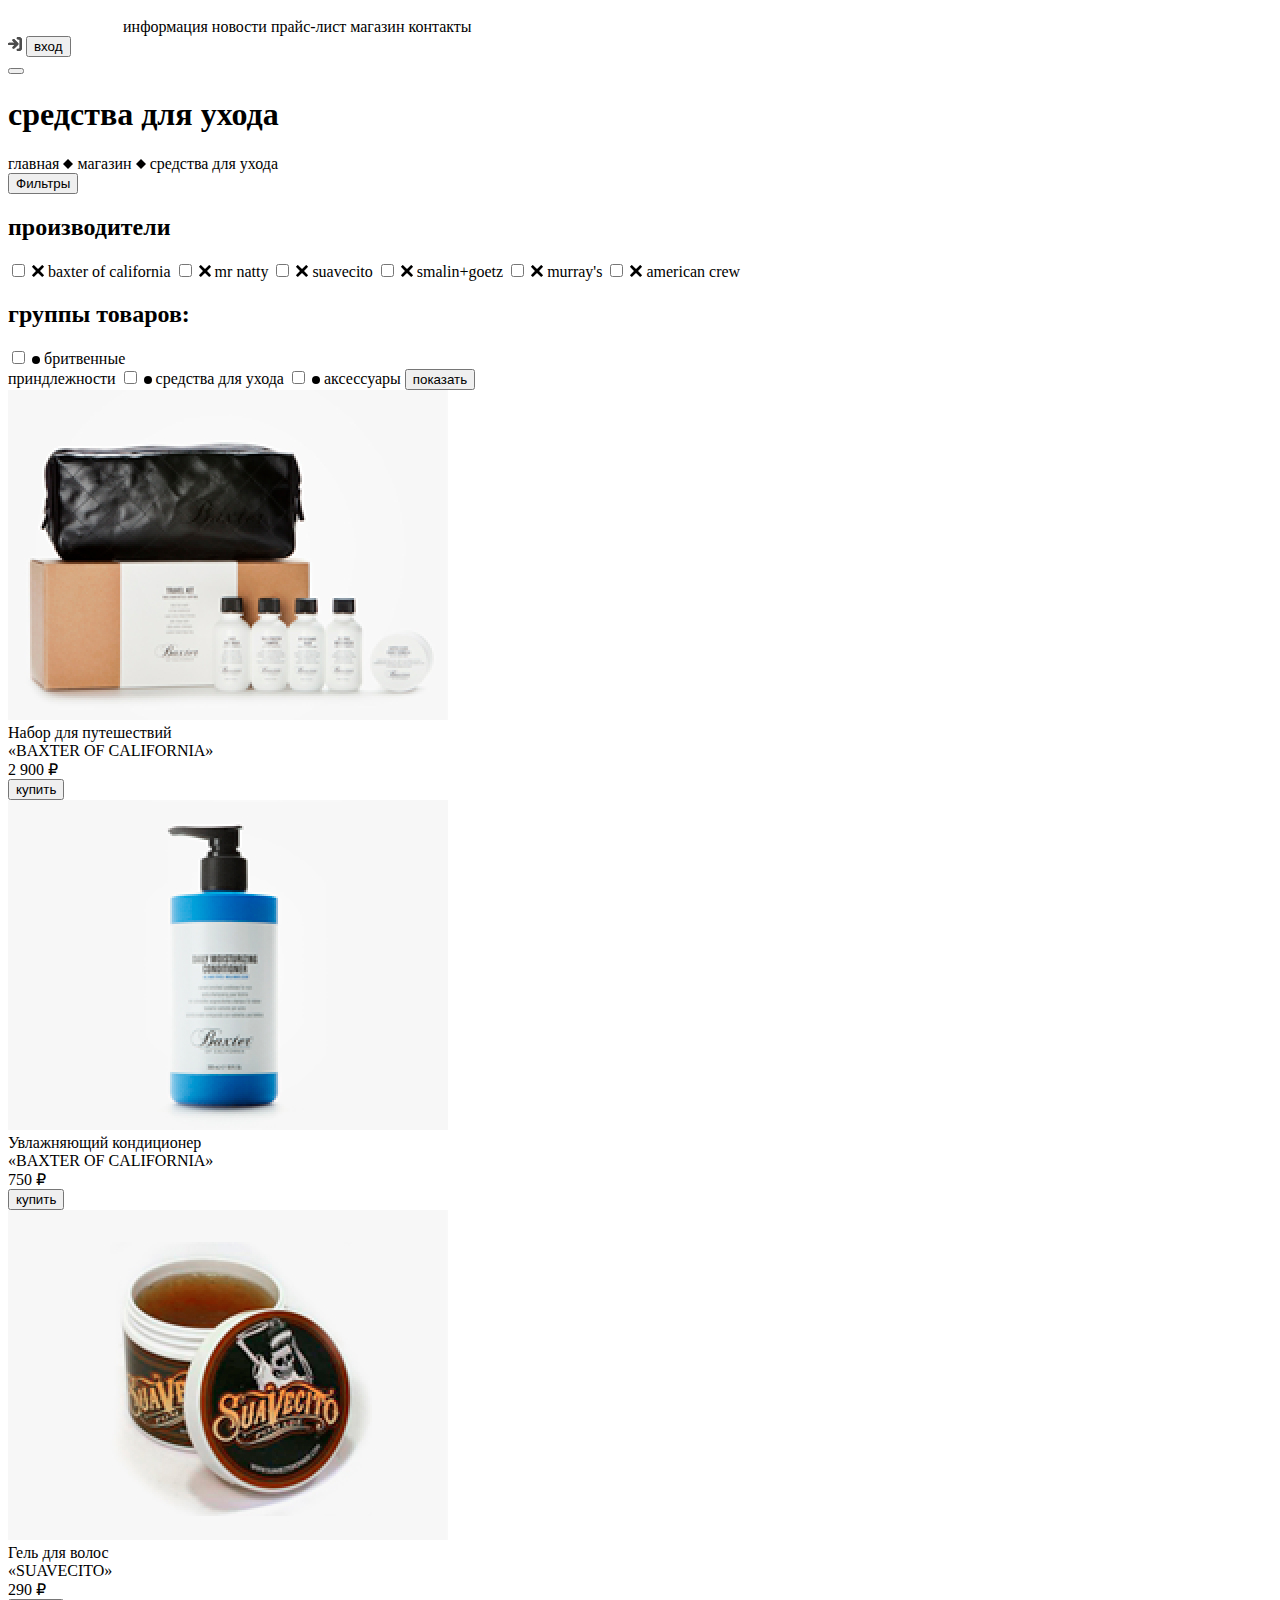
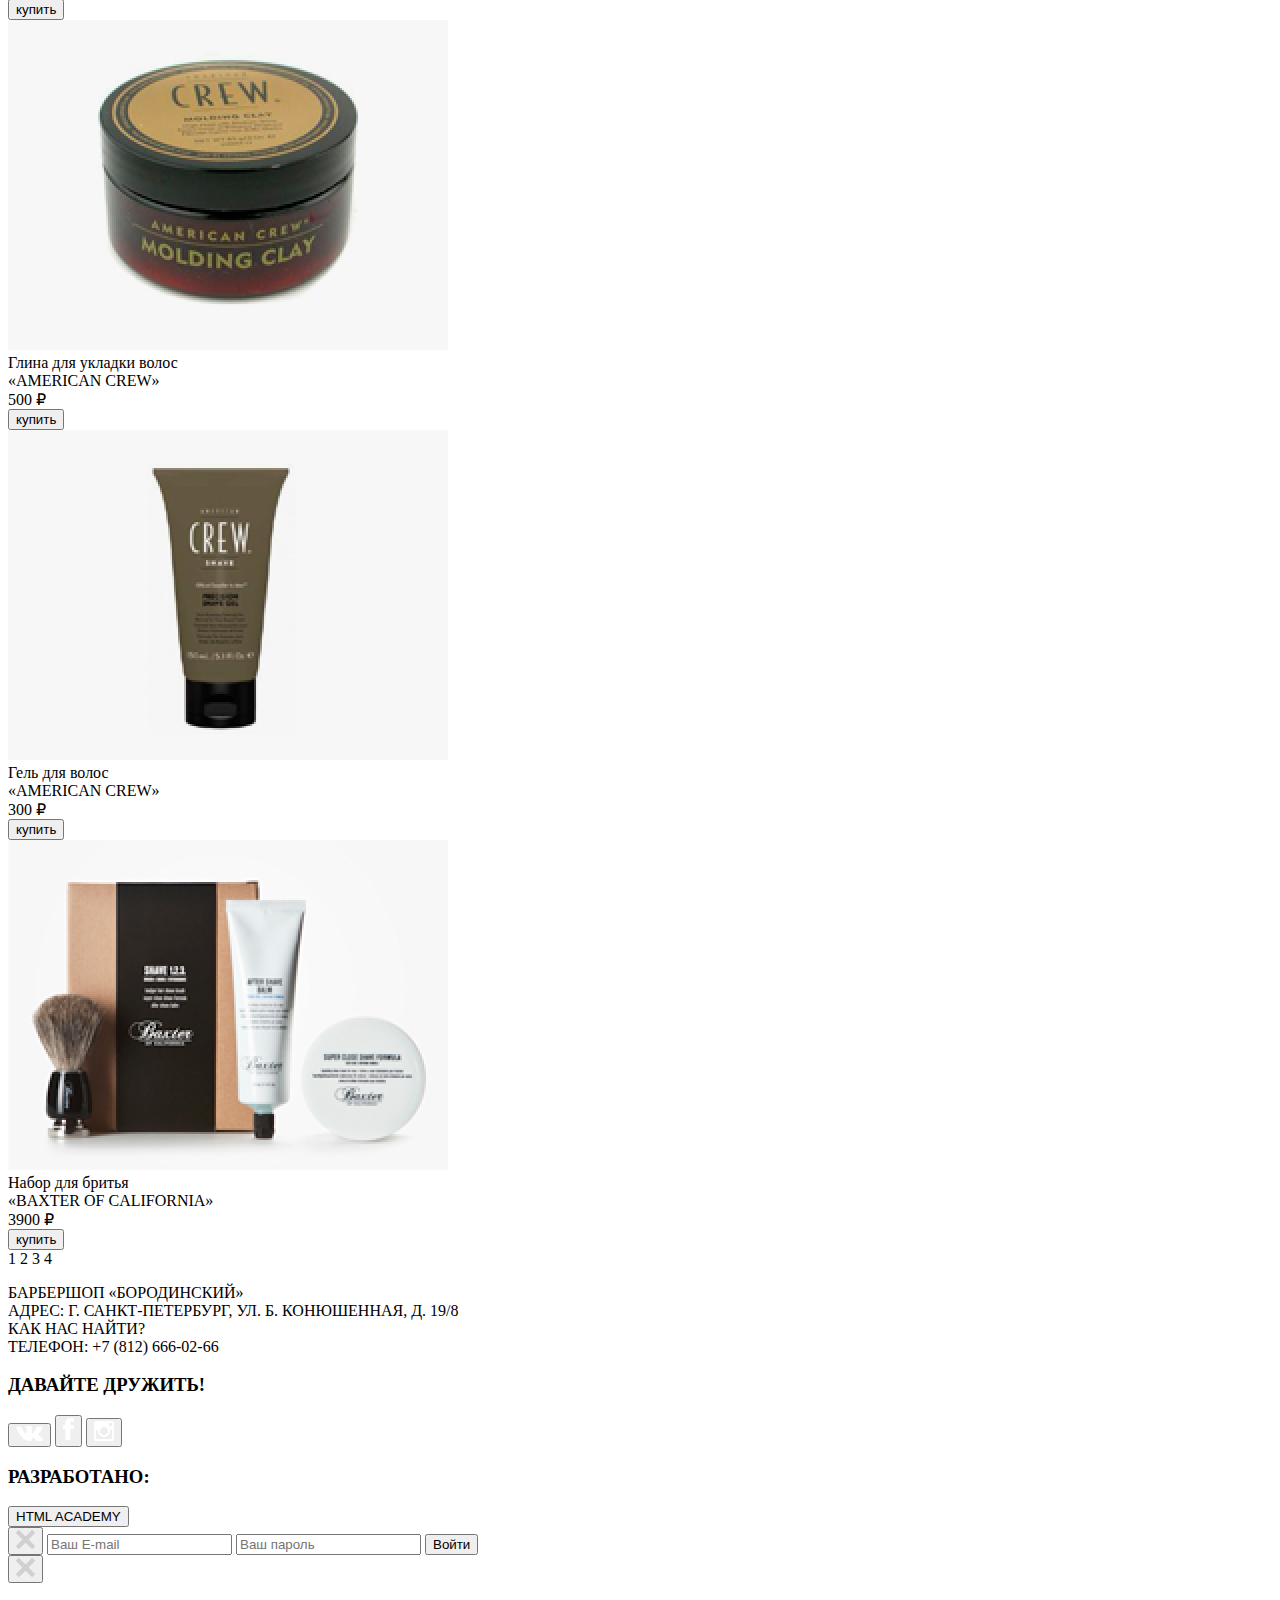
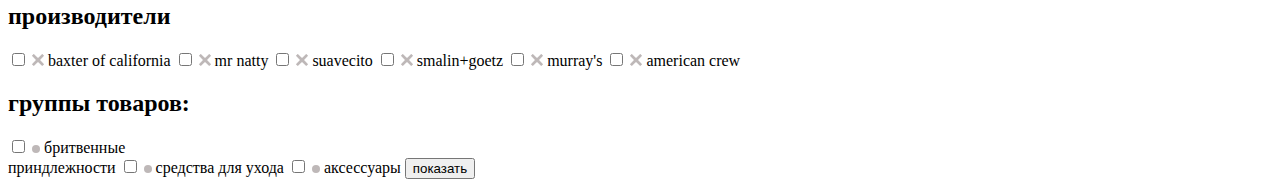
==== shop.html @ 50cbd9b2 "add new page" ====
<!DOCTYPE html>
<html lang="ru">
    <head>
        <meta charset="UTF-8">
        <meta name="viewport" content="width=device-width, initial-scale=1.0">
        <title>Shop</title>
        <link rel="preconnect" href="https://fonts.gstatic.com">
        <link href="https://fonts.googleapis.com/css2?family=PT+Sans+Narrow:wght@700&display=swap" rel="stylesheet">
        <link rel="stylesheet" href='./styles/main.css'>
    </head>
    <body>
        <div class='main-container'>
            <header class='top-header'>
                <div class='header-main header-main--accent'>
                    <nav class='navigation'>
                        <svg class='logo-header' width="111" height="24" viewBox="0 0 111 24" fill="none" xmlns="http://www.w3.org/2000/svg">
                            <path d="M13.8724 8.06138C18.8738 6.35294 19.2139 0 14.3225 0C13.4547 0.0915078 12.6248 0.410867 11.9132 0.927092C11.2017 1.44332 10.6326 2.13888 10.2614 2.94629L3.65951 14.6292C3.38833 15.1398 3.07013 15.6228 2.70924 16.0716C1.89094 14.9225 1.55243 13.4881 1.76815 12.0837C1.98387 10.6794 2.73616 9.42023 3.85957 8.58312L3.9896 8.52174L2.98932 7.24297C-2.20216 10.5985 -0.691728 20.2864 7.99074 20.2864C15.2028 20.2864 18.6038 11.2532 13.8724 8.06138ZM7.81069 18.3529C6.57637 18.3842 5.35556 18.0844 4.26968 17.4834C4.72898 16.9236 5.1406 16.3247 5.50003 15.6931L9.63121 8.37852L10.2914 8.45013C16.053 9.68798 13.7624 18.3529 7.81069 18.3529ZM10.4514 6.86445L12.452 3.38619C14.2425 0.225064 16.5332 2.08696 15.3028 4.40921C14.3525 6.30179 12.9922 6.86445 10.4514 6.86445Z" fill="white"/>
                            <path d="M110.02 13.3811L109.85 13.5754C108.66 15.1099 107.117 16.3189 105.358 17.0946C105.759 16.4399 106.069 15.7442 106.359 15.2123L109.069 10.4552C111.36 6.4757 107.649 5.14578 105.148 7.38619L105.648 6.51662H103.218L99.3767 13.3299L99.2066 13.5243C98.7415 14.073 98.1733 14.5205 97.5359 14.8404C96.8984 15.1602 96.2046 15.3458 95.4956 15.3862L97.8163 11.2941C99.3067 8.66496 97.9363 6.17903 95.6156 6.17903C93.7251 6.17903 92.2647 6.95652 90.8443 9.46292L89.6439 11.6113L88.6436 13.3708L88.5136 13.5243C86.7431 15.6726 85.0126 17.3913 83.9323 17.3913C83.3922 17.3913 83.0821 17.0026 83.6522 16.0205L87.1932 9.61637C88.2535 7.70332 87.1932 6.33248 85.8729 6.33248C85.2064 6.40085 84.5602 6.60541 83.9726 6.93403C83.3849 7.26265 82.8678 7.70863 82.4519 8.24552L86.373 1.26854H84.0123L77.0904 13.4118L76.9503 13.5754C76.0723 14.6144 75.0632 15.5295 73.9495 16.2967C74.7297 13.9028 74.5697 10.2404 76.0801 7.0179L74.2296 5.99488C73.2293 7.41688 70.9986 10.7008 68.778 13.3606L68.608 13.555C66.8375 15.6522 65.117 17.3197 64.0267 17.3197C63.4865 17.3197 63.1764 16.9309 63.7466 15.9488L66.2073 11.5499C66.5591 11.042 66.7185 10.4207 66.6559 9.80161C66.5934 9.18251 66.3131 8.60772 65.8672 8.18414L64.5268 6.4757C64.4426 6.37233 64.3791 6.25298 64.3401 6.12448C64.301 5.99599 64.2871 5.86088 64.2992 5.72688C64.3113 5.59289 64.3491 5.46265 64.4105 5.34363C64.4718 5.2246 64.5556 5.11913 64.6568 5.03325L63.3965 3.60102C62.0061 4.8798 61.876 6.30179 62.7563 7.46803L62.9664 7.75448C61.876 9.31969 60.4156 11.4476 58.8152 13.3811L58.6451 13.5754C56.8746 15.6726 54.644 17.3402 52.8835 17.3402C51.3731 17.3913 50.4728 16.3683 51.6031 14.3223L51.8432 13.8926C53.4236 14.5678 56.4045 14.2506 58.245 10.9974L58.5951 10.3734C59.9155 8.05115 58.5951 6.28133 56.5945 6.28133C55.6405 6.29144 54.7075 6.56974 53.8977 7.08578C53.0879 7.60182 52.4325 8.33571 52.0032 9.20716L49.6526 13.4015L49.5025 13.5754C49.0408 14.1282 48.4734 14.5786 47.8352 14.8988C47.197 15.219 46.5015 15.4023 45.7915 15.4373L48.1021 11.3453C48.6358 10.4807 48.9456 9.49141 49.0024 8.47059C49.0172 8.18808 48.977 7.90537 48.8842 7.63885C48.7914 7.37233 48.6478 7.1273 48.4617 6.91796C48.2756 6.70861 48.0508 6.53912 47.8002 6.41931C47.5496 6.29949 47.2782 6.23173 47.0018 6.21995H46.8018C46.2256 6.23257 45.6671 6.42536 45.2013 6.77238L48.3222 1.23785H45.8215L38.9995 13.422L38.8695 13.5754C37.049 15.6726 35.3285 17.3913 34.2382 17.3913C33.698 17.3913 33.388 17.0026 33.9581 16.0205L36.4088 11.6215C36.7792 11.1067 36.9485 10.4692 36.8838 9.83356C36.8191 9.1979 36.5249 8.60978 36.0587 8.18414L34.6783 6.4757C34.5941 6.37233 34.5306 6.25298 34.4916 6.12448C34.4525 5.99599 34.4386 5.86088 34.4507 5.72688C34.4628 5.59289 34.5006 5.46265 34.562 5.34363C34.6233 5.2246 34.7071 5.11913 34.8084 5.03325L33.548 3.60102C32.1576 4.8798 31.9976 6.30179 32.9978 7.46803L33.2079 7.75448C32.1176 9.31969 30.6572 11.4476 29.0567 13.3811L28.8867 13.5754C27.0662 15.6726 25.3457 17.3913 24.2554 17.3913C23.7152 17.3913 23.4051 17.0026 23.9753 16.0205L27.9764 8.96164H26.516C26.5213 8.27152 26.2591 7.60735 25.7866 7.11458C25.3142 6.6218 24.67 6.34058 23.9953 6.33248C23.1113 6.42119 22.2619 6.72946 21.521 7.23047C20.7801 7.73148 20.1701 8.41006 19.7441 9.20716L16.3031 15.3453C15.3028 17.2072 15.993 18.9156 17.9836 18.9156C19.2594 18.7565 20.4515 18.1827 21.3845 17.2788C21.4589 17.7828 21.7238 18.2369 22.1224 18.543C22.5209 18.8492 23.0211 18.983 23.5152 18.9156C25.5157 18.9156 27.8764 16.6957 29.917 14.2813C31.0773 12.8798 31.9175 11.6215 33.9181 8.94118L34.2382 9.35038C34.4051 9.54204 34.5086 9.78277 34.5337 10.0382C34.5589 10.2935 34.5045 10.5505 34.3782 10.7724L31.8075 15.3453C30.8072 17.2072 31.4974 18.9156 33.488 18.9156C34.9184 18.9156 36.4888 17.821 37.9993 16.3376C37.9885 17.0369 38.2485 17.7121 38.7226 18.2161C39.1967 18.7201 39.8463 19.012 40.53 19.0281H40.8301C41.6538 18.9878 42.4576 18.7558 43.1804 18.3498C43.9032 17.9439 44.526 17.3746 45.0013 16.6854C45.1812 16.6957 45.3615 16.6957 45.5414 16.6854C46.6926 16.6152 47.8107 16.2644 48.8023 15.6624C48.6723 17.4731 49.9627 18.8542 52.1333 18.8542C54.9241 18.8542 57.6849 16.6343 59.7154 14.2199C60.8958 12.8184 61.816 11.5601 63.7766 8.83887L64.1067 9.24808C64.2736 9.43974 64.3771 9.68046 64.4022 9.93585C64.4274 10.1912 64.3729 10.4482 64.2467 10.6701L61.646 15.2839C60.6457 17.1458 61.3359 18.8542 63.3265 18.8542C65.317 18.8542 67.6877 16.6343 69.7283 14.2199C71.1187 12.5831 72.349 10.8133 73.2193 9.63683C72.219 12.2455 72.7691 16.9309 70.4385 16.9309C70.1796 16.9059 69.933 16.806 69.7275 16.643C69.5221 16.4799 69.3662 16.2605 69.2782 16.0102L67.7477 16.8286C67.9016 17.43 68.2507 17.96 68.7378 18.3317C69.2249 18.7035 69.821 18.8949 70.4285 18.8747C70.6585 18.8747 70.8886 18.8747 71.1087 18.8747H71.1787C72.5747 18.6333 73.8907 18.0429 75.0098 17.156L74.1695 18.6598H76.6502L80.3913 11.9795C84.1224 7.16113 85.8028 7.75448 84.7325 9.61637L81.5416 15.3453C80.5413 17.1969 81.2415 18.9156 83.2221 18.9156C84.6525 18.9156 86.223 17.821 87.7434 16.3274C87.7434 19.5294 92.0846 20.1535 94.7454 16.7161H95.2855C96.2296 16.6966 97.1594 16.4771 98.0163 16.0716L93.545 24H96.0157L103.358 10.9361C106.019 7.16112 107.769 8.52174 107.129 9.65729L103.418 16.2251C103.333 16.39 103.206 16.5281 103.05 16.6245C102.894 16.7208 102.715 16.7718 102.533 16.7718C102.35 16.7718 102.172 16.7208 102.016 16.6245C101.86 16.5281 101.732 16.39 101.647 16.2251L100.257 16.9003C100.41 17.5043 100.76 18.0367 101.249 18.4089C101.739 18.7812 102.338 18.9708 102.948 18.9463H103.088C106.649 18.8747 108.989 16.6957 111 14.312C110.916 14.0911 110.784 13.8925 110.615 13.7312C110.445 13.5699 110.241 13.4502 110.02 13.3811ZM54.1339 9.85166C55.5543 7.36573 58.055 7.80563 56.5845 10.3836L56.2344 11.0077C55.0541 13.0537 53.4737 13.0537 52.5534 12.6752L54.1339 9.85166ZM22.6649 13.8107C21.1745 16.2046 19.6641 17.3402 18.6638 17.3402C18.1236 17.3402 17.8135 16.9514 18.3837 15.9693L21.8047 9.8312C23.125 7.48849 25.7458 8.09207 24.5454 10.3632L22.6649 13.8107ZM41.1502 17.2379C41.0292 17.2491 40.9073 17.2357 40.7914 17.1985C40.6756 17.1613 40.5681 17.1011 40.4751 17.0212C40.3821 16.9413 40.3055 16.8434 40.2497 16.7331C40.1939 16.6228 40.1599 16.5023 40.1499 16.3785C40.1449 16.3446 40.1449 16.3101 40.1499 16.2762C40.1909 15.8145 40.3383 15.3693 40.58 14.977L41.4502 13.4322C41.5078 13.9603 41.6761 14.4695 41.9437 14.9251C42.2113 15.3806 42.5718 15.7716 43.0007 16.0716C42.8115 16.4081 42.5432 16.6911 42.22 16.8947C41.8969 17.0984 41.5291 17.2163 41.1502 17.2379ZM43.7209 14.8031C43.39 14.5327 43.1268 14.1858 42.9529 13.7909C42.779 13.396 42.6993 12.9645 42.7206 12.532C42.7206 10.7417 44.4211 7.82609 45.8115 7.82609C45.9368 7.83128 46.0598 7.86204 46.1733 7.91658C46.2868 7.97111 46.3884 8.04831 46.4723 8.14363C46.5562 8.23896 46.6206 8.35048 46.6617 8.47163C46.7028 8.59279 46.7198 8.72113 46.7117 8.8491C46.7166 8.87616 46.7166 8.90389 46.7117 8.93095C46.6875 9.46268 46.5252 9.97821 46.2416 10.4246L43.7209 14.8031ZM94.1552 13.5448H94.0152C93.6313 13.5501 93.265 13.7099 92.9954 13.9894C92.7258 14.2689 92.5747 14.6458 92.5748 15.0384C92.5837 15.3375 92.6663 15.6296 92.8148 15.8875C91.6545 17.9335 88.8137 17.5243 90.3141 14.9258L92.1847 11.6215L93.365 9.57545C95.0855 6.578 97.4461 7.76471 95.9657 10.3734L94.1552 13.5448Z" fill="white"/>
                        </svg>
                        <a class='nav-item'>информация</a>
                        <a class='nav-item'>новости</a>
                        <a class='nav-item'>прайс-лист</a>
                        <a class='nav-item nav-item--accent'>магазин</a>
                        <a class='nav-item'>контакты</a>
                    </nav>
                    <div class='header-button'>
                        <svg class='header-icon' width="14" height="14" viewBox="0 0 14 14" fill="none" xmlns="http://www.w3.org/2000/svg">
                            <path d="M6.32481 8.08751L6.24349 8.1692L4.78989 9.64987C4.69512 9.74558 4.61619 9.85589 4.5561 9.97664C4.45915 10.1664 4.41455 10.3788 4.42691 10.5917C4.43928 10.8047 4.50817 11.0104 4.62643 11.1876C4.74469 11.3647 4.908 11.5068 5.09941 11.5992C5.29082 11.6915 5.50334 11.7307 5.71491 11.7126C6.02029 11.6923 6.30693 11.5575 6.51794 11.3348L8.39847 9.43543L10.1875 7.67905C10.2667 7.59853 10.3319 7.50536 10.3806 7.40334C10.4766 7.21332 10.5189 7.00048 10.5027 6.788C10.4866 6.57553 10.4127 6.37158 10.2892 6.19838C10.1469 6.02479 9.99438 5.87162 9.8419 5.70823L6.3553 2.24653C6.22144 2.11997 6.05905 2.02786 5.88203 1.97807C5.70502 1.92828 5.51863 1.92229 5.3388 1.96061C5.05647 2.00198 4.80127 2.15214 4.62725 2.37928C4.46239 2.57022 4.36579 2.81103 4.3528 3.06345C4.33381 3.25302 4.35983 3.44442 4.42875 3.62193C4.49766 3.79944 4.60749 3.958 4.74923 4.0846L6.3553 5.69802H1.039C0.748513 5.7471 0.485203 5.89929 0.296959 6.1269C0.176253 6.26453 0.0887099 6.42822 0.0411154 6.60531C-0.00647908 6.78239 -0.0128473 6.9681 0.0225042 7.14805C0.0817259 7.39715 0.221066 7.61968 0.418939 7.78117C0.635003 7.97943 0.919293 8.08561 1.21181 8.0773H6.29431L6.32481 8.08751ZM11.6106 7.00509V11.0182C11.6125 11.1187 11.5892 11.2181 11.5431 11.3073C11.4969 11.3964 11.4293 11.4726 11.3463 11.5288C11.2232 11.6106 11.0769 11.65 10.9296 11.6411H9.6386C9.37356 11.7048 9.13737 11.8558 8.96771 12.07C8.87025 12.1938 8.79816 12.3357 8.75561 12.4876C8.71305 12.6395 8.70087 12.7984 8.71978 12.955C8.73868 13.1117 8.78829 13.263 8.86574 13.4003C8.94318 13.5376 9.04694 13.6581 9.17101 13.7549C9.36978 13.9152 9.6175 14.0018 9.8724 14H11.5395C11.7983 13.9587 12.0488 13.8759 12.2815 13.7549C12.5096 13.6407 12.7216 13.4965 12.9117 13.326C13.2059 13.0822 13.4509 12.7841 13.6334 12.4478C13.8769 12.0043 13.9996 11.5042 13.9892 10.9978V2.64478C13.9575 2.32484 13.8679 2.0134 13.7249 1.72574C13.5171 1.29848 13.2145 0.924721 12.8406 0.633113C12.3256 0.223462 11.6881 0.000387472 11.0312 0H9.68943C9.43449 0.0513327 9.2028 0.183821 9.0287 0.377826C8.85077 0.566986 8.74106 0.810589 8.71711 1.06973C8.69315 1.32887 8.75633 1.5886 8.89655 1.80744C9.00064 1.98443 9.14952 2.13057 9.32807 2.23102C9.50661 2.33146 9.70845 2.38261 9.91306 2.37928H11.1125C11.2564 2.39698 11.39 2.46318 11.4915 2.56705C11.5931 2.67092 11.6566 2.80632 11.6716 2.95112V6.97446L11.6106 7.00509Z" fill="#4D4D4D"/>
                            <path d="M6.32481 8.08751H1.24231C0.949788 8.09582 0.665498 7.98964 0.449434 7.79138C0.23832 7.63206 0.0876981 7.40509 0.0225042 7.14805C-0.0128473 6.9681 -0.00647908 6.78239 0.0411154 6.60531C0.0887099 6.42822 0.176253 6.26453 0.296959 6.1269C0.48249 5.89238 0.745928 5.73287 1.039 5.6776H6.3553L6.27398 5.5959L4.74923 4.0846C4.60749 3.958 4.49766 3.79944 4.42875 3.62193C4.35983 3.44442 4.33381 3.25302 4.3528 3.06345C4.36579 2.81103 4.46239 2.57022 4.62725 2.37928C4.80127 2.15214 5.05647 2.00198 5.3388 1.96061C5.51863 1.92229 5.70502 1.92828 5.88203 1.97807C6.05905 2.02786 6.22144 2.11997 6.3553 2.24653L9.80124 5.6776C9.95372 5.83077 10.1062 5.99415 10.2485 6.16775C10.3721 6.34095 10.4459 6.5449 10.4621 6.75737C10.4782 6.96984 10.436 7.18268 10.34 7.37271C10.2913 7.47472 10.226 7.5679 10.1469 7.64842L8.39847 9.43543L6.52811 11.3348C6.31709 11.5575 6.03046 11.6923 5.72507 11.7126C5.51351 11.7307 5.30098 11.6915 5.10957 11.5992C4.91817 11.5068 4.75485 11.3647 4.63659 11.1876C4.51834 11.0104 4.44945 10.8047 4.43708 10.5917C4.42471 10.3788 4.46932 10.1664 4.56626 9.97664C4.62636 9.85589 4.70528 9.74558 4.80006 9.64987L6.25365 8.1692L6.33497 8.09772L6.32481 8.08751Z" fill="#4D4D4D"/>
                            <path d="M11.6106 7.00509V2.98176C11.5997 2.84105 11.5431 2.70784 11.4494 2.60266C11.3557 2.49748 11.2302 2.42616 11.0922 2.3997H9.89273C9.68812 2.40304 9.48628 2.35188 9.30774 2.25144C9.12919 2.151 8.98031 2.00485 8.87623 1.82786C8.74533 1.62472 8.68132 1.38538 8.69325 1.14369C8.71283 0.850671 8.84386 0.576447 9.0592 0.377826C9.23329 0.183821 9.46498 0.0513327 9.71992 0H11.0617C11.7186 0.000387472 12.3561 0.223462 12.8711 0.633113C13.2306 0.905262 13.5256 1.25399 13.7351 1.65426C13.8781 1.94192 13.9676 2.25336 13.9994 2.5733V10.9467C14.0098 11.4531 13.8871 11.9533 13.6436 12.3968C13.461 12.7331 13.216 13.0312 12.9219 13.275C12.7317 13.4454 12.5198 13.5897 12.2917 13.7038C12.059 13.8249 11.8084 13.9076 11.5496 13.9489C11.3362 13.9489 11.1125 13.9489 10.8991 13.9489H9.88256C9.62909 13.9648 9.37788 13.8927 9.17101 13.7447C8.93127 13.5535 8.77496 13.2761 8.73512 12.9712C8.69529 12.6663 8.77505 12.3577 8.95755 12.1108C9.12721 11.8966 9.36339 11.7456 9.62844 11.682H10.9194C11.0668 11.6909 11.213 11.6515 11.3362 11.5696C11.4191 11.5134 11.4867 11.4373 11.5329 11.3481C11.5791 11.2589 11.6023 11.1596 11.6004 11.0591V6.97446L11.6106 7.00509Z" fill="#4D4D4D"/>
                        </svg>
                        <button class='sign-in sign-in-header'>
                            вход
                        </button>
                    </div>
                    <button class='hamburger-menu'>
                         
                    </button>
                </div>

            </header>
            <div class='content-part'>
                <div class='path'>
                    <div class='breadcrumps'>
                        <h1>
                            средства для ухода
                        </h1>
                        <a class='path-item'>главная</a>
                        <svg class='path-svg' width="10" height="10" viewBox="0 0 10 10" fill="none" xmlns="http://www.w3.org/2000/svg">
                            <path d="M0 5L5 0L10 5L5 10L0 5Z" fill="black"/>
                        </svg>   
                        <a class='path-item'>магазин</a>
                        <svg class='path-svg' width="10" height="10" viewBox="0 0 10 10" fill="none" xmlns="http://www.w3.org/2000/svg">
                            <path d="M0 5L5 0L10 5L5 10L0 5Z" fill="black"/>
                        </svg>   
                        <a class='path-item path-item--accent'>средства для ухода</a>
                    </div>

                    <button class='path-button'>Фильтры</button>

                </div>
                <div class='page-main'>
                    <div class='sidebar'>
                        <h2 class='sidebar-name'>производители</h2>
                        <label class='sidebar-label'>
                            <input type='checkbox' class='custom-checkbox'>
                            <span class='sidebar-plug'>
                                <i>
                                    <svg width="12" height="12" viewBox="0 0 12 12" fill="none" xmlns="http://www.w3.org/2000/svg">
                                        <path d="M11.8421 1.43912C11.8848 1.48067 11.9188 1.5304 11.942 1.58537C11.9652 1.64033 11.9772 1.69941 11.9772 1.7591C11.9772 1.81878 11.9652 1.87786 11.942 1.93283C11.9188 1.98779 11.8848 2.03752 11.8421 2.07907L8.28583 5.71307C8.24308 5.75462 8.2091 5.80435 8.18589 5.85932C8.16269 5.91428 8.15073 5.97336 8.15073 6.03305C8.15073 6.09273 8.16269 6.15181 8.18589 6.20678C8.2091 6.26174 8.24308 6.31147 8.28583 6.35302L11.8649 9.94131C11.9076 9.98286 11.9416 10.0326 11.9648 10.0876C11.988 10.1425 12 10.2016 12 10.2613C12 10.321 11.988 10.3801 11.9648 10.435C11.9416 10.49 11.9076 10.5397 11.8649 10.5813L10.5655 11.8726C10.477 11.9545 10.3611 12 10.2406 12C10.1202 12 10.0042 11.9545 9.91579 11.8726L6.31391 8.29573C6.27149 8.25254 6.22092 8.21824 6.16515 8.19483C6.10938 8.17141 6.04952 8.15936 5.98906 8.15936C5.9286 8.15936 5.86874 8.17141 5.81297 8.19483C5.7572 8.21824 5.70663 8.25254 5.66421 8.29573L2.08513 11.8612C1.99669 11.9431 1.88069 11.9886 1.76028 11.9886C1.63987 11.9886 1.52388 11.9431 1.43543 11.8612L0.136018 10.5813C0.0929388 10.5387 0.0587282 10.488 0.0353769 10.4321C0.0120256 10.3762 0 10.3162 0 10.2556C0 10.195 0.0120256 10.1349 0.0353769 10.079C0.0587282 10.0231 0.0929388 9.97242 0.136018 9.92988L3.72649 6.33017C3.76957 6.28763 3.80378 6.23693 3.82713 6.18102C3.85049 6.12511 3.86251 6.06509 3.86251 6.00448C3.86251 5.94386 3.85049 5.88385 3.82713 5.82793C3.80378 5.77202 3.76957 5.72132 3.72649 5.67879L0.136018 2.0905C0.0929388 2.04797 0.0587282 1.99727 0.0353769 1.94135C0.0120256 1.88544 0 1.82543 0 1.76481C0 1.70419 0.0120256 1.64418 0.0353769 1.58827C0.0587282 1.53235 0.0929388 1.48166 0.136018 1.43912L1.44683 0.136368C1.48925 0.093178 1.53982 0.0588794 1.59559 0.035468C1.65136 0.0120565 1.71122 0 1.77168 0C1.83214 0 1.892 0.0120565 1.94777 0.035468C2.00354 0.0588794 2.05411 0.093178 2.09653 0.136368L5.6984 3.72466C5.78685 3.80658 5.90284 3.85207 6.02326 3.85207C6.14367 3.85207 6.25966 3.80658 6.34811 3.72466L9.89299 0.147795C9.93542 0.104606 9.98598 0.070307 10.0418 0.0468956C10.0975 0.0234842 10.1574 0.0114277 10.2178 0.0114277C10.2783 0.0114277 10.3382 0.0234842 10.3939 0.0468956C10.4497 0.070307 10.5003 0.104606 10.5427 0.147795L11.8421 1.43912Z" fill="black"/>
                                    </svg>   
                                </i>
                            </span>
                            <span>baxter of california</span>
                        </label>

                        <label class='sidebar-label'>
                            <input type='checkbox' class='custom-checkbox'>
                            <span class='sidebar-plug'>
                                <i>
                                    <svg width="12" height="12" viewBox="0 0 12 12" fill="none" xmlns="http://www.w3.org/2000/svg">
                                        <path d="M11.8421 1.43912C11.8848 1.48067 11.9188 1.5304 11.942 1.58537C11.9652 1.64033 11.9772 1.69941 11.9772 1.7591C11.9772 1.81878 11.9652 1.87786 11.942 1.93283C11.9188 1.98779 11.8848 2.03752 11.8421 2.07907L8.28583 5.71307C8.24308 5.75462 8.2091 5.80435 8.18589 5.85932C8.16269 5.91428 8.15073 5.97336 8.15073 6.03305C8.15073 6.09273 8.16269 6.15181 8.18589 6.20678C8.2091 6.26174 8.24308 6.31147 8.28583 6.35302L11.8649 9.94131C11.9076 9.98286 11.9416 10.0326 11.9648 10.0876C11.988 10.1425 12 10.2016 12 10.2613C12 10.321 11.988 10.3801 11.9648 10.435C11.9416 10.49 11.9076 10.5397 11.8649 10.5813L10.5655 11.8726C10.477 11.9545 10.3611 12 10.2406 12C10.1202 12 10.0042 11.9545 9.91579 11.8726L6.31391 8.29573C6.27149 8.25254 6.22092 8.21824 6.16515 8.19483C6.10938 8.17141 6.04952 8.15936 5.98906 8.15936C5.9286 8.15936 5.86874 8.17141 5.81297 8.19483C5.7572 8.21824 5.70663 8.25254 5.66421 8.29573L2.08513 11.8612C1.99669 11.9431 1.88069 11.9886 1.76028 11.9886C1.63987 11.9886 1.52388 11.9431 1.43543 11.8612L0.136018 10.5813C0.0929388 10.5387 0.0587282 10.488 0.0353769 10.4321C0.0120256 10.3762 0 10.3162 0 10.2556C0 10.195 0.0120256 10.1349 0.0353769 10.079C0.0587282 10.0231 0.0929388 9.97242 0.136018 9.92988L3.72649 6.33017C3.76957 6.28763 3.80378 6.23693 3.82713 6.18102C3.85049 6.12511 3.86251 6.06509 3.86251 6.00448C3.86251 5.94386 3.85049 5.88385 3.82713 5.82793C3.80378 5.77202 3.76957 5.72132 3.72649 5.67879L0.136018 2.0905C0.0929388 2.04797 0.0587282 1.99727 0.0353769 1.94135C0.0120256 1.88544 0 1.82543 0 1.76481C0 1.70419 0.0120256 1.64418 0.0353769 1.58827C0.0587282 1.53235 0.0929388 1.48166 0.136018 1.43912L1.44683 0.136368C1.48925 0.093178 1.53982 0.0588794 1.59559 0.035468C1.65136 0.0120565 1.71122 0 1.77168 0C1.83214 0 1.892 0.0120565 1.94777 0.035468C2.00354 0.0588794 2.05411 0.093178 2.09653 0.136368L5.6984 3.72466C5.78685 3.80658 5.90284 3.85207 6.02326 3.85207C6.14367 3.85207 6.25966 3.80658 6.34811 3.72466L9.89299 0.147795C9.93542 0.104606 9.98598 0.070307 10.0418 0.0468956C10.0975 0.0234842 10.1574 0.0114277 10.2178 0.0114277C10.2783 0.0114277 10.3382 0.0234842 10.3939 0.0468956C10.4497 0.070307 10.5003 0.104606 10.5427 0.147795L11.8421 1.43912Z" fill="black"/>
                                    </svg>   
                                </i>
                            </span>
                            <span>mr natty</span>
                        </label>

                        <label class='sidebar-label'>
                            <input type='checkbox' class='custom-checkbox'>
                            <span class='sidebar-plug'>
                                <i>
                                    <svg width="12" height="12" viewBox="0 0 12 12" fill="none" xmlns="http://www.w3.org/2000/svg">
                                        <path d="M11.8421 1.43912C11.8848 1.48067 11.9188 1.5304 11.942 1.58537C11.9652 1.64033 11.9772 1.69941 11.9772 1.7591C11.9772 1.81878 11.9652 1.87786 11.942 1.93283C11.9188 1.98779 11.8848 2.03752 11.8421 2.07907L8.28583 5.71307C8.24308 5.75462 8.2091 5.80435 8.18589 5.85932C8.16269 5.91428 8.15073 5.97336 8.15073 6.03305C8.15073 6.09273 8.16269 6.15181 8.18589 6.20678C8.2091 6.26174 8.24308 6.31147 8.28583 6.35302L11.8649 9.94131C11.9076 9.98286 11.9416 10.0326 11.9648 10.0876C11.988 10.1425 12 10.2016 12 10.2613C12 10.321 11.988 10.3801 11.9648 10.435C11.9416 10.49 11.9076 10.5397 11.8649 10.5813L10.5655 11.8726C10.477 11.9545 10.3611 12 10.2406 12C10.1202 12 10.0042 11.9545 9.91579 11.8726L6.31391 8.29573C6.27149 8.25254 6.22092 8.21824 6.16515 8.19483C6.10938 8.17141 6.04952 8.15936 5.98906 8.15936C5.9286 8.15936 5.86874 8.17141 5.81297 8.19483C5.7572 8.21824 5.70663 8.25254 5.66421 8.29573L2.08513 11.8612C1.99669 11.9431 1.88069 11.9886 1.76028 11.9886C1.63987 11.9886 1.52388 11.9431 1.43543 11.8612L0.136018 10.5813C0.0929388 10.5387 0.0587282 10.488 0.0353769 10.4321C0.0120256 10.3762 0 10.3162 0 10.2556C0 10.195 0.0120256 10.1349 0.0353769 10.079C0.0587282 10.0231 0.0929388 9.97242 0.136018 9.92988L3.72649 6.33017C3.76957 6.28763 3.80378 6.23693 3.82713 6.18102C3.85049 6.12511 3.86251 6.06509 3.86251 6.00448C3.86251 5.94386 3.85049 5.88385 3.82713 5.82793C3.80378 5.77202 3.76957 5.72132 3.72649 5.67879L0.136018 2.0905C0.0929388 2.04797 0.0587282 1.99727 0.0353769 1.94135C0.0120256 1.88544 0 1.82543 0 1.76481C0 1.70419 0.0120256 1.64418 0.0353769 1.58827C0.0587282 1.53235 0.0929388 1.48166 0.136018 1.43912L1.44683 0.136368C1.48925 0.093178 1.53982 0.0588794 1.59559 0.035468C1.65136 0.0120565 1.71122 0 1.77168 0C1.83214 0 1.892 0.0120565 1.94777 0.035468C2.00354 0.0588794 2.05411 0.093178 2.09653 0.136368L5.6984 3.72466C5.78685 3.80658 5.90284 3.85207 6.02326 3.85207C6.14367 3.85207 6.25966 3.80658 6.34811 3.72466L9.89299 0.147795C9.93542 0.104606 9.98598 0.070307 10.0418 0.0468956C10.0975 0.0234842 10.1574 0.0114277 10.2178 0.0114277C10.2783 0.0114277 10.3382 0.0234842 10.3939 0.0468956C10.4497 0.070307 10.5003 0.104606 10.5427 0.147795L11.8421 1.43912Z" fill="black"/>
                                    </svg>   
                                </i>
                            </span>
                            <span>suavecito</span>
                        </label>

                        <label class='sidebar-label'>
                            <input type='checkbox' class='custom-checkbox'>
                            <span class='sidebar-plug'>
                                <i>
                                    <svg width="12" height="12" viewBox="0 0 12 12" fill="none" xmlns="http://www.w3.org/2000/svg">
                                        <path d="M11.8421 1.43912C11.8848 1.48067 11.9188 1.5304 11.942 1.58537C11.9652 1.64033 11.9772 1.69941 11.9772 1.7591C11.9772 1.81878 11.9652 1.87786 11.942 1.93283C11.9188 1.98779 11.8848 2.03752 11.8421 2.07907L8.28583 5.71307C8.24308 5.75462 8.2091 5.80435 8.18589 5.85932C8.16269 5.91428 8.15073 5.97336 8.15073 6.03305C8.15073 6.09273 8.16269 6.15181 8.18589 6.20678C8.2091 6.26174 8.24308 6.31147 8.28583 6.35302L11.8649 9.94131C11.9076 9.98286 11.9416 10.0326 11.9648 10.0876C11.988 10.1425 12 10.2016 12 10.2613C12 10.321 11.988 10.3801 11.9648 10.435C11.9416 10.49 11.9076 10.5397 11.8649 10.5813L10.5655 11.8726C10.477 11.9545 10.3611 12 10.2406 12C10.1202 12 10.0042 11.9545 9.91579 11.8726L6.31391 8.29573C6.27149 8.25254 6.22092 8.21824 6.16515 8.19483C6.10938 8.17141 6.04952 8.15936 5.98906 8.15936C5.9286 8.15936 5.86874 8.17141 5.81297 8.19483C5.7572 8.21824 5.70663 8.25254 5.66421 8.29573L2.08513 11.8612C1.99669 11.9431 1.88069 11.9886 1.76028 11.9886C1.63987 11.9886 1.52388 11.9431 1.43543 11.8612L0.136018 10.5813C0.0929388 10.5387 0.0587282 10.488 0.0353769 10.4321C0.0120256 10.3762 0 10.3162 0 10.2556C0 10.195 0.0120256 10.1349 0.0353769 10.079C0.0587282 10.0231 0.0929388 9.97242 0.136018 9.92988L3.72649 6.33017C3.76957 6.28763 3.80378 6.23693 3.82713 6.18102C3.85049 6.12511 3.86251 6.06509 3.86251 6.00448C3.86251 5.94386 3.85049 5.88385 3.82713 5.82793C3.80378 5.77202 3.76957 5.72132 3.72649 5.67879L0.136018 2.0905C0.0929388 2.04797 0.0587282 1.99727 0.0353769 1.94135C0.0120256 1.88544 0 1.82543 0 1.76481C0 1.70419 0.0120256 1.64418 0.0353769 1.58827C0.0587282 1.53235 0.0929388 1.48166 0.136018 1.43912L1.44683 0.136368C1.48925 0.093178 1.53982 0.0588794 1.59559 0.035468C1.65136 0.0120565 1.71122 0 1.77168 0C1.83214 0 1.892 0.0120565 1.94777 0.035468C2.00354 0.0588794 2.05411 0.093178 2.09653 0.136368L5.6984 3.72466C5.78685 3.80658 5.90284 3.85207 6.02326 3.85207C6.14367 3.85207 6.25966 3.80658 6.34811 3.72466L9.89299 0.147795C9.93542 0.104606 9.98598 0.070307 10.0418 0.0468956C10.0975 0.0234842 10.1574 0.0114277 10.2178 0.0114277C10.2783 0.0114277 10.3382 0.0234842 10.3939 0.0468956C10.4497 0.070307 10.5003 0.104606 10.5427 0.147795L11.8421 1.43912Z" fill="black"/>
                                    </svg>   
                                </i>
                            </span>
                            <span>smalin+goetz</span>
                        </label>

                        <label class='sidebar-label'>
                            <input type='checkbox' class='custom-checkbox'>
                            <span class='sidebar-plug'>
                                <i>
                                    <svg width="12" height="12" viewBox="0 0 12 12" fill="none" xmlns="http://www.w3.org/2000/svg">
                                        <path d="M11.8421 1.43912C11.8848 1.48067 11.9188 1.5304 11.942 1.58537C11.9652 1.64033 11.9772 1.69941 11.9772 1.7591C11.9772 1.81878 11.9652 1.87786 11.942 1.93283C11.9188 1.98779 11.8848 2.03752 11.8421 2.07907L8.28583 5.71307C8.24308 5.75462 8.2091 5.80435 8.18589 5.85932C8.16269 5.91428 8.15073 5.97336 8.15073 6.03305C8.15073 6.09273 8.16269 6.15181 8.18589 6.20678C8.2091 6.26174 8.24308 6.31147 8.28583 6.35302L11.8649 9.94131C11.9076 9.98286 11.9416 10.0326 11.9648 10.0876C11.988 10.1425 12 10.2016 12 10.2613C12 10.321 11.988 10.3801 11.9648 10.435C11.9416 10.49 11.9076 10.5397 11.8649 10.5813L10.5655 11.8726C10.477 11.9545 10.3611 12 10.2406 12C10.1202 12 10.0042 11.9545 9.91579 11.8726L6.31391 8.29573C6.27149 8.25254 6.22092 8.21824 6.16515 8.19483C6.10938 8.17141 6.04952 8.15936 5.98906 8.15936C5.9286 8.15936 5.86874 8.17141 5.81297 8.19483C5.7572 8.21824 5.70663 8.25254 5.66421 8.29573L2.08513 11.8612C1.99669 11.9431 1.88069 11.9886 1.76028 11.9886C1.63987 11.9886 1.52388 11.9431 1.43543 11.8612L0.136018 10.5813C0.0929388 10.5387 0.0587282 10.488 0.0353769 10.4321C0.0120256 10.3762 0 10.3162 0 10.2556C0 10.195 0.0120256 10.1349 0.0353769 10.079C0.0587282 10.0231 0.0929388 9.97242 0.136018 9.92988L3.72649 6.33017C3.76957 6.28763 3.80378 6.23693 3.82713 6.18102C3.85049 6.12511 3.86251 6.06509 3.86251 6.00448C3.86251 5.94386 3.85049 5.88385 3.82713 5.82793C3.80378 5.77202 3.76957 5.72132 3.72649 5.67879L0.136018 2.0905C0.0929388 2.04797 0.0587282 1.99727 0.0353769 1.94135C0.0120256 1.88544 0 1.82543 0 1.76481C0 1.70419 0.0120256 1.64418 0.0353769 1.58827C0.0587282 1.53235 0.0929388 1.48166 0.136018 1.43912L1.44683 0.136368C1.48925 0.093178 1.53982 0.0588794 1.59559 0.035468C1.65136 0.0120565 1.71122 0 1.77168 0C1.83214 0 1.892 0.0120565 1.94777 0.035468C2.00354 0.0588794 2.05411 0.093178 2.09653 0.136368L5.6984 3.72466C5.78685 3.80658 5.90284 3.85207 6.02326 3.85207C6.14367 3.85207 6.25966 3.80658 6.34811 3.72466L9.89299 0.147795C9.93542 0.104606 9.98598 0.070307 10.0418 0.0468956C10.0975 0.0234842 10.1574 0.0114277 10.2178 0.0114277C10.2783 0.0114277 10.3382 0.0234842 10.3939 0.0468956C10.4497 0.070307 10.5003 0.104606 10.5427 0.147795L11.8421 1.43912Z" fill="black"/>
                                    </svg>   
                                </i>
                            </span>
                            <span>murray's</span>
                        </label>
                        
                        <label class='sidebar-label'>
                            <input type='checkbox' class='custom-checkbox'>
                            <span class='sidebar-plug'>
                                <i>
                                    <svg width="12" height="12" viewBox="0 0 12 12" fill="none" xmlns="http://www.w3.org/2000/svg">
                                        <path d="M11.8421 1.43912C11.8848 1.48067 11.9188 1.5304 11.942 1.58537C11.9652 1.64033 11.9772 1.69941 11.9772 1.7591C11.9772 1.81878 11.9652 1.87786 11.942 1.93283C11.9188 1.98779 11.8848 2.03752 11.8421 2.07907L8.28583 5.71307C8.24308 5.75462 8.2091 5.80435 8.18589 5.85932C8.16269 5.91428 8.15073 5.97336 8.15073 6.03305C8.15073 6.09273 8.16269 6.15181 8.18589 6.20678C8.2091 6.26174 8.24308 6.31147 8.28583 6.35302L11.8649 9.94131C11.9076 9.98286 11.9416 10.0326 11.9648 10.0876C11.988 10.1425 12 10.2016 12 10.2613C12 10.321 11.988 10.3801 11.9648 10.435C11.9416 10.49 11.9076 10.5397 11.8649 10.5813L10.5655 11.8726C10.477 11.9545 10.3611 12 10.2406 12C10.1202 12 10.0042 11.9545 9.91579 11.8726L6.31391 8.29573C6.27149 8.25254 6.22092 8.21824 6.16515 8.19483C6.10938 8.17141 6.04952 8.15936 5.98906 8.15936C5.9286 8.15936 5.86874 8.17141 5.81297 8.19483C5.7572 8.21824 5.70663 8.25254 5.66421 8.29573L2.08513 11.8612C1.99669 11.9431 1.88069 11.9886 1.76028 11.9886C1.63987 11.9886 1.52388 11.9431 1.43543 11.8612L0.136018 10.5813C0.0929388 10.5387 0.0587282 10.488 0.0353769 10.4321C0.0120256 10.3762 0 10.3162 0 10.2556C0 10.195 0.0120256 10.1349 0.0353769 10.079C0.0587282 10.0231 0.0929388 9.97242 0.136018 9.92988L3.72649 6.33017C3.76957 6.28763 3.80378 6.23693 3.82713 6.18102C3.85049 6.12511 3.86251 6.06509 3.86251 6.00448C3.86251 5.94386 3.85049 5.88385 3.82713 5.82793C3.80378 5.77202 3.76957 5.72132 3.72649 5.67879L0.136018 2.0905C0.0929388 2.04797 0.0587282 1.99727 0.0353769 1.94135C0.0120256 1.88544 0 1.82543 0 1.76481C0 1.70419 0.0120256 1.64418 0.0353769 1.58827C0.0587282 1.53235 0.0929388 1.48166 0.136018 1.43912L1.44683 0.136368C1.48925 0.093178 1.53982 0.0588794 1.59559 0.035468C1.65136 0.0120565 1.71122 0 1.77168 0C1.83214 0 1.892 0.0120565 1.94777 0.035468C2.00354 0.0588794 2.05411 0.093178 2.09653 0.136368L5.6984 3.72466C5.78685 3.80658 5.90284 3.85207 6.02326 3.85207C6.14367 3.85207 6.25966 3.80658 6.34811 3.72466L9.89299 0.147795C9.93542 0.104606 9.98598 0.070307 10.0418 0.0468956C10.0975 0.0234842 10.1574 0.0114277 10.2178 0.0114277C10.2783 0.0114277 10.3382 0.0234842 10.3939 0.0468956C10.4497 0.070307 10.5003 0.104606 10.5427 0.147795L11.8421 1.43912Z" fill="black"/>
                                    </svg>   
                                </i>
                            </span>
                            <span>american crew</span>
                        </label>

                        <h2 class='sidebar-name sidebar-name--extra-space'>группы товаров:</h2>

                        <label class='sidebar-label'>
                            <input type='checkbox' class='custom-checkbox'>
                            <span class='sidebar-plug sidebar-plug--round'>
                                <i>
                                    <svg width="8" height="8" viewBox="0 0 8 8" fill="none" xmlns="http://www.w3.org/2000/svg">
                                        <circle cx="4" cy="4" r="4" fill="black"/>
                                    </svg>
                                           
                                </i>
                            </span>
                            <span>бритвенные<br>приндлежности</span>
                        </label>
                        <label class='sidebar-label'>
                            <input type='checkbox' class='custom-checkbox'>
                            <span class='sidebar-plug sidebar-plug--round'>
                                <i>
                                    <svg width="8" height="8" viewBox="0 0 8 8" fill="none" xmlns="http://www.w3.org/2000/svg">
                                        <circle cx="4" cy="4" r="4" fill="black"/>
                                    </svg>
                                          
                                </i>
                            </span>
                            <span>средства для ухода</span>
                        </label>
                        
                        <label class='sidebar-label'>
                            <input type='checkbox' class='custom-checkbox'>
                            <span class='sidebar-plug sidebar-plug--round'>
                                <i>
                                    <svg width="8" height="8" viewBox="0 0 8 8" fill="none" xmlns="http://www.w3.org/2000/svg">
                                        <circle cx="4" cy="4" r="4" fill="black"/>
                                    </svg>
                                          
                                </i>
                            </span>
                            <span>аксессуары</span>
                        </label>
                        
                        <button class='sidebar-button'>показать</button>



                    </div>

                    <div class='main-content'>
                        <div class='content-card'>
                            <div class='picture-container'>
                                <img class='card-picture' src='./assets/pic1.jpg' title='Набор для путешествий «Baxter of California»' alt='Набор баночек и скляночек'>
                            </div>
                            <span class='image-description'>Набор для путешествий<br>«BAXTER OF CALIFORNIA»</span>
                            <div class= 'button-section'>
                                <div class='card-button-info'>
                                    2 900 ₽
                                </div>
                                <button class='card-button'>купить</button>
                            </div>
                            
                        </div>
                        <div class='content-card'>
                            <div class='picture-container'>
                                <img class='card-picture' src='./assets/pic2.jpg' title='Увлажняющий кондиционер «Baxter of California»' alt='Синяя баночка'>
                            </div>
                            <span class='image-description'>Увлажняющий кондиционер<br>«BAXTER OF CALIFORNIA»</span>
                            <div class= 'button-section'>
                                <div class='card-button-info'>
                                    750 ₽
                                </div>
                                <button class='card-button'>купить</button>
                            </div>
                            
                        </div>
                        <div class='content-card'>
                            <div class='picture-container'>
                                <img class='card-picture' src='./assets/pic3.jpg' title='Гель для волос «SUAVECITO»' alt='Белая баночка'>
                            </div>
                            <span class='image-description'>Гель для волос<br>«SUAVECITO»</span>
                            <div class= 'button-section'>
                                <div class='card-button-info'>
                                    290 ₽
                                </div>
                                <button class='card-button'>купить</button>
                            </div>
                            
                        </div>
                        <div class='content-card'>
                            <div class='picture-container'>
                                <img class='card-picture' src='./assets/pic4.jpg' title='Глина для укладки волос «American crew»' alt='Черная баночка'>
                            </div>
                            <span class='image-description'>Глина для укладки волос<br>«AMERICAN CREW»</span>
                            <div class= 'button-section'>
                                <div class='card-button-info'>
                                    500 ₽
                                </div>
                                <button class='card-button'>купить</button>
                            </div>
                            
                        </div>
                        <div class='content-card'>
                            <div class='picture-container'>
                                <img class='card-picture' src='./assets/pic5.jpg' title='Гель для волос «AMERICAN CREW»' alt='Зеленый тюбик'>
                            </div>
                            <span class='image-description'>Гель для волос<br>«AMERICAN CREW»</span>
                            <div class= 'button-section'>
                                <div class='card-button-info'>
                                    300 ₽
                                </div>
                                <button class='card-button'>купить</button>
                            </div>
                            
                        </div>
                        <div class='content-card'>
                            <div class='picture-container'>
                                <img class='card-picture' src='./assets/pic6.jpg' title='Набор для бритья «Baxter of California»' alt='Фотка набора'>
                            </div>
                            <span class='image-description'>Набор для бритья<br>«BAXTER OF CALIFORNIA»</span>
                            <div class= 'button-section'>
                                <div class='card-button-info'>
                                    3900 ₽
                                </div>
                                <button class='card-button'>купить</button>
                            </div>
                            
                        </div>

                    </div>

                    
                </div>
                <nav class='bottom-navigation'>
                    <div class='nav-container'>
                        <a class='bottom-nav-item'>1</a>
                        <a class='bottom-nav-item'>2</a>
                        <a class='bottom-nav-item'>3</a>
                        <a class='bottom-nav-item'>4</a>
                    </div>

                </nav>

            </div>
            <footer class='page-footer'>
                <div  class='footer-container'>
                    <p class='footer-information'>
                        БАРБЕРШОП «БОРОДИНСКИЙ»<br> АДРЕС: Г. САНКТ-ПЕТЕРБУРГ, УЛ. Б. КОНЮШЕННАЯ, Д. 19/8<br> <a class='footer-link'>КАК НАС НАЙТИ?</a><br><a class='footer-link'>ТЕЛЕФОН: +7 (812) 666-02-66</a>
                    </p>
                    <div class='footer-buttons'>
                        <h3 class='button-description'>ДАВАЙТЕ ДРУЖИТЬ!</h3>
                        <button class='footer-button'>
                            <svg class='footer-icon' width="27" height="15" viewBox="0 0 27 15" fill="none" xmlns="http://www.w3.org/2000/svg">
                            <path d="M26.7852 13.4705L26.6932 13.3017C25.9568 12.1851 25.0533 11.181 24.0123 10.3226C23.6176 9.9675 23.2419 9.59296 22.8868 9.20048C22.7231 9.05323 22.6134 8.85804 22.5746 8.64469C22.5358 8.43134 22.57 8.21152 22.6719 8.01877C23.0199 7.38381 23.4385 6.78774 23.9202 6.24123L24.8309 5.07938C26.4476 2.994 27.1297 1.66994 26.8773 1.10722L26.7852 0.978128C26.6739 0.867803 26.5316 0.791806 26.376 0.75966C26.079 0.699976 25.7725 0.699976 25.4755 0.75966H21.4952C21.4056 0.730149 21.3085 0.730149 21.2189 0.75966H20.912C20.8515 0.795206 20.7992 0.842544 20.7585 0.898685C20.696 0.970665 20.6443 1.05091 20.605 1.13701C20.1842 2.19038 19.6849 3.2126 19.1111 4.19557C18.7632 4.75167 18.446 5.18861 18.1493 5.65534C17.9257 5.96934 17.6759 6.26494 17.4023 6.53914C17.2315 6.70835 17.0504 6.86752 16.86 7.0158C16.7066 7.13496 16.5838 7.18462 16.5019 7.16476L16.2666 7.1151C16.1331 7.03045 16.0239 6.91427 15.9494 6.77747C15.8582 6.61478 15.8025 6.43564 15.7857 6.25116V1.61367C15.8061 1.40893 15.8061 1.20274 15.7857 0.997989C15.7535 0.847961 15.7055 0.701545 15.6424 0.561052C15.5844 0.422894 15.4845 0.305132 15.3559 0.223419C15.1953 0.139995 15.0229 0.0797784 14.8443 0.0446722C14.2182 -0.0148907 13.5877 -0.0148907 12.9616 0.0446722C11.8363 -0.0569479 10.7013 0.0474765 9.61568 0.352514C9.41282 0.453501 9.23211 0.591779 9.0836 0.75966C8.90966 0.958267 8.88919 1.0675 9.01198 1.08736C9.24707 1.09824 9.47735 1.15586 9.68856 1.25664C9.89977 1.35742 10.0874 1.49922 10.2398 1.67325L10.3217 1.83214C10.4142 2.0359 10.4828 2.24908 10.5263 2.46769C10.5874 2.79606 10.6284 3.12765 10.6491 3.46072C10.69 4.02606 10.69 4.59348 10.6491 5.15882C10.6491 5.63548 10.557 6.0029 10.5161 6.26109C10.4665 6.50044 10.3729 6.72917 10.2398 6.93636C10.1955 7.04382 10.1407 7.14691 10.0761 7.2442L10.0045 7.31371C9.88305 7.35674 9.75516 7.38022 9.62591 7.38322C9.47205 7.34127 9.33138 7.26278 9.21662 7.15483C9.00308 7.00048 8.80751 6.824 8.63339 6.62852C8.38531 6.33712 8.15959 6.02845 7.95807 5.70499C7.66977 5.24549 7.40678 4.77147 7.17019 4.28495L6.93485 3.89766L6.35162 2.78546C6.11379 2.32023 5.90202 1.84287 5.71722 1.35548C5.6538 1.17952 5.53586 1.0269 5.37956 0.918546H5.30794C5.25443 0.857553 5.19244 0.804079 5.12376 0.75966C5.00502 0.71593 4.88138 0.685932 4.7554 0.670286L0.91834 0.700077C0.77256 0.688365 0.625887 0.707123 0.48821 0.755088C0.350534 0.803052 0.225054 0.879109 0.120232 0.978128H0.0076781C-0.00255937 1.05061 -0.00255937 1.12411 0.0076781 1.1966C0.0191868 1.32189 0.046683 1.44531 0.0895354 1.56402C0.655715 2.88807 1.26964 4.12937 1.93132 5.28791C2.58618 6.46963 3.15918 7.42295 3.64009 8.14786C4.12101 8.87278 4.66331 9.55798 5.15445 10.2035C5.6456 10.8489 6.03442 11.266 6.17767 11.4448L6.55626 11.8519L6.90415 12.1895C7.22683 12.4698 7.56868 12.7286 7.92737 12.9641C8.39965 13.2994 8.89163 13.6078 9.4008 13.8876C9.98161 14.1995 10.6003 14.4397 11.2426 14.6026C11.9109 14.8057 12.6094 14.8997 13.3095 14.8807H14.9262C15.2054 14.8784 15.4729 14.7717 15.6731 14.5828V14.5132C15.7177 14.4349 15.752 14.3515 15.7754 14.265C15.7856 14.1427 15.7856 14.0198 15.7754 13.8976C15.765 13.5444 15.7959 13.1913 15.8675 12.8449C15.9086 12.5997 15.9879 12.3619 16.1029 12.1399C16.1803 11.9906 16.2803 11.8533 16.3996 11.7327L16.6349 11.5341H16.7475C16.888 11.5053 17.0336 11.5092 17.1723 11.5455C17.311 11.5817 17.4389 11.6493 17.5456 11.7427C17.8627 11.971 18.1481 12.238 18.3949 12.5371C18.6609 12.8449 18.9883 13.2024 19.3567 13.5798C19.6657 13.9047 20.0086 14.1975 20.3799 14.4537L20.6664 14.6125C20.8944 14.7417 21.1385 14.8419 21.3929 14.9105C21.6417 14.9979 21.9095 15.0218 22.1705 14.98L25.803 14.8807C26.0866 14.8985 26.3699 14.8401 26.6215 14.7118C26.7017 14.6761 26.7738 14.6252 26.8335 14.5621C26.8933 14.499 26.9395 14.425 26.9694 14.3444C27.0102 14.1947 27.0102 14.0373 26.9694 13.8876C26.951 13.7615 26.9166 13.6381 26.8671 13.5202L26.7852 13.4705Z" fill="white"/>
                            </svg>
                        </button>
                        <button class='footer-button'>
                            <svg class='footer-icon' width="11" height="23" viewBox="0 0 11 23" fill="none" xmlns="http://www.w3.org/2000/svg">
                            <path d="M3.62378 1.13123C4.59355 0.376244 5.82388 -0.0252255 7.08674 0.00122876H11V3.86123H8.46979C8.19886 3.85027 7.93242 3.92836 7.7169 4.08187C7.50138 4.23537 7.35045 4.45457 7.29045 4.70123V7.28123H11C10.9142 8.52123 10.7212 9.76123 10.5604 11.0012H7.34405V22.0012H2.40156V11.0012H0V7.30123H2.38012V3.71123C2.43182 2.7359 2.87591 1.81461 3.62378 1.13123Z" fill="white"/>
                            </svg>
                        </button>
                        <button class='footer-button'>
                            <svg class='footer-icon' width="20" height="20" viewBox="0 0 20 20" fill="none" xmlns="http://www.w3.org/2000/svg">
                            <path d="M18 0H2C1.46957 0 0.960859 0.210714 0.585786 0.585786C0.210714 0.960859 0 1.46957 0 2L0 18C0 18.5304 0.210714 19.0391 0.585786 19.4142C0.960859 19.7893 1.46957 20 2 20H18C18.5304 20 19.0391 19.7893 19.4142 19.4142C19.7893 19.0391 20 18.5304 20 18V2C20 1.46957 19.7893 0.960859 19.4142 0.585786C19.0391 0.210714 18.5304 0 18 0V0ZM10 6C10.7911 6 11.5645 6.2346 12.2223 6.67412C12.8801 7.11365 13.3928 7.73836 13.6955 8.46927C13.9983 9.20017 14.0775 10.0044 13.9231 10.7804C13.7688 11.5563 13.3878 12.269 12.8284 12.8284C12.269 13.3878 11.5563 13.7688 10.7804 13.9231C10.0044 14.0775 9.20017 13.9983 8.46927 13.6955C7.73836 13.3928 7.11365 12.8801 6.67412 12.2223C6.2346 11.5645 6 10.7911 6 10C6 8.93913 6.42143 7.92172 7.17157 7.17157C7.92172 6.42143 8.93913 6 10 6ZM2.5 18C2.43825 18.0041 2.37631 17.9959 2.31772 17.976C2.25914 17.956 2.20507 17.9247 2.15861 17.8839C2.11215 17.843 2.07423 17.7933 2.04701 17.7377C2.01979 17.6822 2.00382 17.6218 2 17.56V9H4.1C4.01687 9.32646 3.98316 9.66354 4 10C4 11.5913 4.63214 13.1174 5.75736 14.2426C6.88258 15.3679 8.4087 16 10 16C11.5913 16 13.1174 15.3679 14.2426 14.2426C15.3679 13.1174 16 11.5913 16 10C16.0168 9.66354 15.9831 9.32646 15.9 9H18V17.5C18.0041 17.5617 17.9959 17.6237 17.976 17.6823C17.956 17.7409 17.9247 17.7949 17.8839 17.8414C17.843 17.8878 17.7933 17.9258 17.7377 17.953C17.6822 17.9802 17.6218 17.9962 17.56 18H2.5ZM18 4.5C18.0041 4.56175 17.9959 4.62369 17.976 4.68228C17.956 4.74086 17.9247 4.79493 17.8839 4.84139C17.843 4.88785 17.7933 4.92577 17.7377 4.95299C17.6822 4.98021 17.6218 4.99618 17.56 5H15.5C15.4383 5.00407 15.3763 4.9959 15.3177 4.97597C15.2591 4.95604 15.2051 4.92473 15.1586 4.88385C15.1122 4.84297 15.0742 4.79332 15.047 4.73774C15.0198 4.68217 15.0038 4.62176 15 4.56V2.5C14.9959 2.43825 15.0041 2.37631 15.024 2.31772C15.044 2.25914 15.0753 2.20507 15.1161 2.15861C15.157 2.11215 15.2067 2.07423 15.2623 2.04701C15.3178 2.01979 15.3782 2.00382 15.44 2H17.5C17.5617 1.99593 17.6237 2.0041 17.6823 2.02403C17.7409 2.04396 17.7949 2.07527 17.8414 2.11615C17.8878 2.15703 17.9258 2.20668 17.953 2.26226C17.9802 2.31783 17.9962 2.37824 18 2.44V4.5Z" fill="white"/>
                            </svg>
                        </button>
    
                    </div>
                    <div class='footer-block'>
                        <h3 class='block-description'>РАЗРАБОТАНО:</h3>
                        <button class='block-button'>HTML ACADEMY</button>
    
                    </div>
    
                </div>
    
            </footer>
        

        </div>

        <div class='mainmodal' id='myModal'>
            <div class='mainmodal-window'>
                
                <form class='modal-form'>
                    <button class='mainmodal-close'>
                        <svg width="19" height="19" viewBox="0 0 19 19" fill="none" xmlns="http://www.w3.org/2000/svg">
                            <path d="M18.75 2.27861C18.8177 2.34439 18.8715 2.42314 18.9082 2.51016C18.945 2.59719 18.9639 2.69073 18.9639 2.78524C18.9639 2.87974 18.945 2.97328 18.9082 3.06031C18.8715 3.14734 18.8177 3.22608 18.75 3.29186L13.1192 9.0457C13.0516 9.11148 12.9977 9.19022 12.961 9.27725C12.9243 9.36428 12.9053 9.45782 12.9053 9.55232C12.9053 9.64683 12.9243 9.74037 12.961 9.8274C12.9977 9.91442 13.0516 9.99317 13.1192 10.0589L18.7861 15.7404C18.8538 15.8062 18.9076 15.8849 18.9443 15.972C18.9811 16.059 19 16.1525 19 16.247C19 16.3415 18.9811 16.4351 18.9443 16.5221C18.9076 16.6091 18.8538 16.6879 18.7861 16.7537L16.7287 18.7983C16.5887 18.928 16.405 19 16.2143 19C16.0237 19 15.84 18.928 15.7 18.7983L9.99703 13.1349C9.92986 13.0665 9.84979 13.0122 9.76149 12.9751C9.67319 12.9381 9.57841 12.919 9.48268 12.919C9.38695 12.919 9.29218 12.9381 9.20387 12.9751C9.11557 13.0122 9.0355 13.0665 8.96833 13.1349L3.30146 18.7802C3.16142 18.9099 2.97776 18.9819 2.78711 18.9819C2.59646 18.9819 2.4128 18.9099 2.27276 18.7802L0.215361 16.7537C0.147153 16.6863 0.0929863 16.606 0.0560134 16.5175C0.0190405 16.429 0 16.334 0 16.238C0 16.142 0.0190405 16.047 0.0560134 15.9585C0.0929863 15.8699 0.147153 15.7897 0.215361 15.7223L5.90028 10.0228C5.96849 9.95542 6.02266 9.87514 6.05963 9.78661C6.0966 9.69808 6.11564 9.60307 6.11564 9.50709C6.11564 9.41111 6.0966 9.31609 6.05963 9.22756C6.02266 9.13903 5.96849 9.05876 5.90028 8.99141L0.215361 3.30996C0.147153 3.24261 0.0929863 3.16234 0.0560134 3.07381C0.0190405 2.98528 0 2.89026 0 2.79428C0 2.69831 0.0190405 2.60329 0.0560134 2.51476C0.0929863 2.42623 0.147153 2.34595 0.215361 2.27861L2.29081 0.215916C2.35798 0.147532 2.43805 0.0932256 2.52635 0.0561576C2.61465 0.0190895 2.70943 0 2.80516 0C2.90089 0 2.99566 0.0190895 3.08397 0.0561576C3.17227 0.0932256 3.25234 0.147532 3.31951 0.215916L9.02247 5.89737C9.16252 6.02708 9.34617 6.09911 9.53682 6.09911C9.72748 6.09911 9.91113 6.02708 10.0512 5.89737L15.6639 0.234009C15.7311 0.165626 15.8111 0.111319 15.8994 0.0742514C15.9877 0.0371834 16.0825 0.0180938 16.1783 0.0180938C16.274 0.0180938 16.3688 0.0371834 16.4571 0.0742514C16.5454 0.111319 16.6254 0.165626 16.6926 0.234009L18.75 2.27861Z" fill="#D0D0D0"/>
                        </svg>
                    </button>
                    <label class='form-label-modal'>
                        <input type='email' class='form-field' placeholder='Ваш E-mail'>
                    </label>
                    <label class='form-label-modal'>
                        <input type='password' class='form-field' placeholder='Ваш пароль'>
                    </label>
                    <button class='mainmodal-button'>
                        Войти
                    </button>
    
                </form>
    
            </div>
        </div>
        <div class='filters-modal'>
            <div class='filters-wrapper'>
                <div class='filters-window'>
                    <button class='filter-close'>
                        <svg width="19" height="19" viewBox="0 0 19 19" fill="none" xmlns="http://www.w3.org/2000/svg">
                            <path d="M18.75 2.27861C18.8177 2.34439 18.8715 2.42314 18.9082 2.51016C18.945 2.59719 18.9639 2.69073 18.9639 2.78524C18.9639 2.87974 18.945 2.97328 18.9082 3.06031C18.8715 3.14734 18.8177 3.22608 18.75 3.29186L13.1192 9.0457C13.0516 9.11148 12.9977 9.19022 12.961 9.27725C12.9243 9.36428 12.9053 9.45782 12.9053 9.55232C12.9053 9.64683 12.9243 9.74037 12.961 9.8274C12.9977 9.91442 13.0516 9.99317 13.1192 10.0589L18.7861 15.7404C18.8538 15.8062 18.9076 15.8849 18.9443 15.972C18.9811 16.059 19 16.1525 19 16.247C19 16.3415 18.9811 16.4351 18.9443 16.5221C18.9076 16.6091 18.8538 16.6879 18.7861 16.7537L16.7287 18.7983C16.5887 18.928 16.405 19 16.2143 19C16.0237 19 15.84 18.928 15.7 18.7983L9.99703 13.1349C9.92986 13.0665 9.84979 13.0122 9.76149 12.9751C9.67319 12.9381 9.57841 12.919 9.48268 12.919C9.38695 12.919 9.29218 12.9381 9.20387 12.9751C9.11557 13.0122 9.0355 13.0665 8.96833 13.1349L3.30146 18.7802C3.16142 18.9099 2.97776 18.9819 2.78711 18.9819C2.59646 18.9819 2.4128 18.9099 2.27276 18.7802L0.215361 16.7537C0.147153 16.6863 0.0929863 16.606 0.0560134 16.5175C0.0190405 16.429 0 16.334 0 16.238C0 16.142 0.0190405 16.047 0.0560134 15.9585C0.0929863 15.8699 0.147153 15.7897 0.215361 15.7223L5.90028 10.0228C5.96849 9.95542 6.02266 9.87514 6.05963 9.78661C6.0966 9.69808 6.11564 9.60307 6.11564 9.50709C6.11564 9.41111 6.0966 9.31609 6.05963 9.22756C6.02266 9.13903 5.96849 9.05876 5.90028 8.99141L0.215361 3.30996C0.147153 3.24261 0.0929863 3.16234 0.0560134 3.07381C0.0190405 2.98528 0 2.89026 0 2.79428C0 2.69831 0.0190405 2.60329 0.0560134 2.51476C0.0929863 2.42623 0.147153 2.34595 0.215361 2.27861L2.29081 0.215916C2.35798 0.147532 2.43805 0.0932256 2.52635 0.0561576C2.61465 0.0190895 2.70943 0 2.80516 0C2.90089 0 2.99566 0.0190895 3.08397 0.0561576C3.17227 0.0932256 3.25234 0.147532 3.31951 0.215916L9.02247 5.89737C9.16252 6.02708 9.34617 6.09911 9.53682 6.09911C9.72748 6.09911 9.91113 6.02708 10.0512 5.89737L15.6639 0.234009C15.7311 0.165626 15.8111 0.111319 15.8994 0.0742514C15.9877 0.0371834 16.0825 0.0180938 16.1783 0.0180938C16.274 0.0180938 16.3688 0.0371834 16.4571 0.0742514C16.5454 0.111319 16.6254 0.165626 16.6926 0.234009L18.75 2.27861Z" fill="#D0D0D0"/>
                        </svg>
                    </button>
                    <h2 class='sidebar-name'>производители</h2>
                        <label class='sidebar-label'>
                            <input type='checkbox' class='custom-checkbox'>
                            <span class='sidebar-plug sidebar-plug--modal'>
                                <i>
                                    <svg width="12" height="12" viewBox="0 0 12 12" fill="none" xmlns="http://www.w3.org/2000/svg">
                                        <path d="M11.8421 1.43912C11.8848 1.48067 11.9188 1.5304 11.942 1.58537C11.9652 1.64033 11.9772 1.69941 11.9772 1.7591C11.9772 1.81878 11.9652 1.87786 11.942 1.93283C11.9188 1.98779 11.8848 2.03752 11.8421 2.07907L8.28583 5.71307C8.24308 5.75462 8.2091 5.80435 8.18589 5.85932C8.16269 5.91428 8.15073 5.97336 8.15073 6.03305C8.15073 6.09273 8.16269 6.15181 8.18589 6.20678C8.2091 6.26174 8.24308 6.31147 8.28583 6.35302L11.8649 9.94131C11.9076 9.98286 11.9416 10.0326 11.9648 10.0876C11.988 10.1425 12 10.2016 12 10.2613C12 10.321 11.988 10.3801 11.9648 10.435C11.9416 10.49 11.9076 10.5397 11.8649 10.5813L10.5655 11.8726C10.477 11.9545 10.3611 12 10.2406 12C10.1202 12 10.0042 11.9545 9.91579 11.8726L6.31391 8.29573C6.27149 8.25254 6.22092 8.21824 6.16515 8.19483C6.10938 8.17141 6.04952 8.15936 5.98906 8.15936C5.9286 8.15936 5.86874 8.17141 5.81297 8.19483C5.7572 8.21824 5.70663 8.25254 5.66421 8.29573L2.08513 11.8612C1.99669 11.9431 1.88069 11.9886 1.76028 11.9886C1.63987 11.9886 1.52388 11.9431 1.43543 11.8612L0.136018 10.5813C0.0929388 10.5387 0.0587282 10.488 0.0353769 10.4321C0.0120256 10.3762 0 10.3162 0 10.2556C0 10.195 0.0120256 10.1349 0.0353769 10.079C0.0587282 10.0231 0.0929388 9.97242 0.136018 9.92988L3.72649 6.33017C3.76957 6.28763 3.80378 6.23693 3.82713 6.18102C3.85049 6.12511 3.86251 6.06509 3.86251 6.00448C3.86251 5.94386 3.85049 5.88385 3.82713 5.82793C3.80378 5.77202 3.76957 5.72132 3.72649 5.67879L0.136018 2.0905C0.0929388 2.04797 0.0587282 1.99727 0.0353769 1.94135C0.0120256 1.88544 0 1.82543 0 1.76481C0 1.70419 0.0120256 1.64418 0.0353769 1.58827C0.0587282 1.53235 0.0929388 1.48166 0.136018 1.43912L1.44683 0.136368C1.48925 0.093178 1.53982 0.0588794 1.59559 0.035468C1.65136 0.0120565 1.71122 0 1.77168 0C1.83214 0 1.892 0.0120565 1.94777 0.035468C2.00354 0.0588794 2.05411 0.093178 2.09653 0.136368L5.6984 3.72466C5.78685 3.80658 5.90284 3.85207 6.02326 3.85207C6.14367 3.85207 6.25966 3.80658 6.34811 3.72466L9.89299 0.147795C9.93542 0.104606 9.98598 0.070307 10.0418 0.0468956C10.0975 0.0234842 10.1574 0.0114277 10.2178 0.0114277C10.2783 0.0114277 10.3382 0.0234842 10.3939 0.0468956C10.4497 0.070307 10.5003 0.104606 10.5427 0.147795L11.8421 1.43912Z" fill="rgb(190, 184, 184)"/>
                                    </svg>   
                                </i>
                            </span>
                            <span>baxter of california</span>
                        </label>

                        <label class='sidebar-label'>
                            <input type='checkbox' class='custom-checkbox'>
                            <span class='sidebar-plug sidebar-plug--modal'>
                                <i>
                                    <svg width="12" height="12" viewBox="0 0 12 12" fill="none" xmlns="http://www.w3.org/2000/svg">
                                        <path d="M11.8421 1.43912C11.8848 1.48067 11.9188 1.5304 11.942 1.58537C11.9652 1.64033 11.9772 1.69941 11.9772 1.7591C11.9772 1.81878 11.9652 1.87786 11.942 1.93283C11.9188 1.98779 11.8848 2.03752 11.8421 2.07907L8.28583 5.71307C8.24308 5.75462 8.2091 5.80435 8.18589 5.85932C8.16269 5.91428 8.15073 5.97336 8.15073 6.03305C8.15073 6.09273 8.16269 6.15181 8.18589 6.20678C8.2091 6.26174 8.24308 6.31147 8.28583 6.35302L11.8649 9.94131C11.9076 9.98286 11.9416 10.0326 11.9648 10.0876C11.988 10.1425 12 10.2016 12 10.2613C12 10.321 11.988 10.3801 11.9648 10.435C11.9416 10.49 11.9076 10.5397 11.8649 10.5813L10.5655 11.8726C10.477 11.9545 10.3611 12 10.2406 12C10.1202 12 10.0042 11.9545 9.91579 11.8726L6.31391 8.29573C6.27149 8.25254 6.22092 8.21824 6.16515 8.19483C6.10938 8.17141 6.04952 8.15936 5.98906 8.15936C5.9286 8.15936 5.86874 8.17141 5.81297 8.19483C5.7572 8.21824 5.70663 8.25254 5.66421 8.29573L2.08513 11.8612C1.99669 11.9431 1.88069 11.9886 1.76028 11.9886C1.63987 11.9886 1.52388 11.9431 1.43543 11.8612L0.136018 10.5813C0.0929388 10.5387 0.0587282 10.488 0.0353769 10.4321C0.0120256 10.3762 0 10.3162 0 10.2556C0 10.195 0.0120256 10.1349 0.0353769 10.079C0.0587282 10.0231 0.0929388 9.97242 0.136018 9.92988L3.72649 6.33017C3.76957 6.28763 3.80378 6.23693 3.82713 6.18102C3.85049 6.12511 3.86251 6.06509 3.86251 6.00448C3.86251 5.94386 3.85049 5.88385 3.82713 5.82793C3.80378 5.77202 3.76957 5.72132 3.72649 5.67879L0.136018 2.0905C0.0929388 2.04797 0.0587282 1.99727 0.0353769 1.94135C0.0120256 1.88544 0 1.82543 0 1.76481C0 1.70419 0.0120256 1.64418 0.0353769 1.58827C0.0587282 1.53235 0.0929388 1.48166 0.136018 1.43912L1.44683 0.136368C1.48925 0.093178 1.53982 0.0588794 1.59559 0.035468C1.65136 0.0120565 1.71122 0 1.77168 0C1.83214 0 1.892 0.0120565 1.94777 0.035468C2.00354 0.0588794 2.05411 0.093178 2.09653 0.136368L5.6984 3.72466C5.78685 3.80658 5.90284 3.85207 6.02326 3.85207C6.14367 3.85207 6.25966 3.80658 6.34811 3.72466L9.89299 0.147795C9.93542 0.104606 9.98598 0.070307 10.0418 0.0468956C10.0975 0.0234842 10.1574 0.0114277 10.2178 0.0114277C10.2783 0.0114277 10.3382 0.0234842 10.3939 0.0468956C10.4497 0.070307 10.5003 0.104606 10.5427 0.147795L11.8421 1.43912Z" fill="rgb(190, 184, 184)"/>
                                    </svg>   
                                </i>
                            </span>
                            <span>mr natty</span>
                        </label>

                        <label class='sidebar-label'>
                            <input type='checkbox' class='custom-checkbox'>
                            <span class='sidebar-plug sidebar-plug--modal'>
                                <i>
                                    <svg width="12" height="12" viewBox="0 0 12 12" fill="none" xmlns="http://www.w3.org/2000/svg">
                                        <path d="M11.8421 1.43912C11.8848 1.48067 11.9188 1.5304 11.942 1.58537C11.9652 1.64033 11.9772 1.69941 11.9772 1.7591C11.9772 1.81878 11.9652 1.87786 11.942 1.93283C11.9188 1.98779 11.8848 2.03752 11.8421 2.07907L8.28583 5.71307C8.24308 5.75462 8.2091 5.80435 8.18589 5.85932C8.16269 5.91428 8.15073 5.97336 8.15073 6.03305C8.15073 6.09273 8.16269 6.15181 8.18589 6.20678C8.2091 6.26174 8.24308 6.31147 8.28583 6.35302L11.8649 9.94131C11.9076 9.98286 11.9416 10.0326 11.9648 10.0876C11.988 10.1425 12 10.2016 12 10.2613C12 10.321 11.988 10.3801 11.9648 10.435C11.9416 10.49 11.9076 10.5397 11.8649 10.5813L10.5655 11.8726C10.477 11.9545 10.3611 12 10.2406 12C10.1202 12 10.0042 11.9545 9.91579 11.8726L6.31391 8.29573C6.27149 8.25254 6.22092 8.21824 6.16515 8.19483C6.10938 8.17141 6.04952 8.15936 5.98906 8.15936C5.9286 8.15936 5.86874 8.17141 5.81297 8.19483C5.7572 8.21824 5.70663 8.25254 5.66421 8.29573L2.08513 11.8612C1.99669 11.9431 1.88069 11.9886 1.76028 11.9886C1.63987 11.9886 1.52388 11.9431 1.43543 11.8612L0.136018 10.5813C0.0929388 10.5387 0.0587282 10.488 0.0353769 10.4321C0.0120256 10.3762 0 10.3162 0 10.2556C0 10.195 0.0120256 10.1349 0.0353769 10.079C0.0587282 10.0231 0.0929388 9.97242 0.136018 9.92988L3.72649 6.33017C3.76957 6.28763 3.80378 6.23693 3.82713 6.18102C3.85049 6.12511 3.86251 6.06509 3.86251 6.00448C3.86251 5.94386 3.85049 5.88385 3.82713 5.82793C3.80378 5.77202 3.76957 5.72132 3.72649 5.67879L0.136018 2.0905C0.0929388 2.04797 0.0587282 1.99727 0.0353769 1.94135C0.0120256 1.88544 0 1.82543 0 1.76481C0 1.70419 0.0120256 1.64418 0.0353769 1.58827C0.0587282 1.53235 0.0929388 1.48166 0.136018 1.43912L1.44683 0.136368C1.48925 0.093178 1.53982 0.0588794 1.59559 0.035468C1.65136 0.0120565 1.71122 0 1.77168 0C1.83214 0 1.892 0.0120565 1.94777 0.035468C2.00354 0.0588794 2.05411 0.093178 2.09653 0.136368L5.6984 3.72466C5.78685 3.80658 5.90284 3.85207 6.02326 3.85207C6.14367 3.85207 6.25966 3.80658 6.34811 3.72466L9.89299 0.147795C9.93542 0.104606 9.98598 0.070307 10.0418 0.0468956C10.0975 0.0234842 10.1574 0.0114277 10.2178 0.0114277C10.2783 0.0114277 10.3382 0.0234842 10.3939 0.0468956C10.4497 0.070307 10.5003 0.104606 10.5427 0.147795L11.8421 1.43912Z" fill="rgb(190, 184, 184)"/>
                                    </svg>   
                                </i>
                            </span>
                            <span>suavecito</span>
                        </label>

                        <label class='sidebar-label'>
                            <input type='checkbox' class='custom-checkbox'>
                            <span class='sidebar-plug sidebar-plug--modal'>
                                <i>
                                    <svg width="12" height="12" viewBox="0 0 12 12" fill="none" xmlns="http://www.w3.org/2000/svg">
                                        <path d="M11.8421 1.43912C11.8848 1.48067 11.9188 1.5304 11.942 1.58537C11.9652 1.64033 11.9772 1.69941 11.9772 1.7591C11.9772 1.81878 11.9652 1.87786 11.942 1.93283C11.9188 1.98779 11.8848 2.03752 11.8421 2.07907L8.28583 5.71307C8.24308 5.75462 8.2091 5.80435 8.18589 5.85932C8.16269 5.91428 8.15073 5.97336 8.15073 6.03305C8.15073 6.09273 8.16269 6.15181 8.18589 6.20678C8.2091 6.26174 8.24308 6.31147 8.28583 6.35302L11.8649 9.94131C11.9076 9.98286 11.9416 10.0326 11.9648 10.0876C11.988 10.1425 12 10.2016 12 10.2613C12 10.321 11.988 10.3801 11.9648 10.435C11.9416 10.49 11.9076 10.5397 11.8649 10.5813L10.5655 11.8726C10.477 11.9545 10.3611 12 10.2406 12C10.1202 12 10.0042 11.9545 9.91579 11.8726L6.31391 8.29573C6.27149 8.25254 6.22092 8.21824 6.16515 8.19483C6.10938 8.17141 6.04952 8.15936 5.98906 8.15936C5.9286 8.15936 5.86874 8.17141 5.81297 8.19483C5.7572 8.21824 5.70663 8.25254 5.66421 8.29573L2.08513 11.8612C1.99669 11.9431 1.88069 11.9886 1.76028 11.9886C1.63987 11.9886 1.52388 11.9431 1.43543 11.8612L0.136018 10.5813C0.0929388 10.5387 0.0587282 10.488 0.0353769 10.4321C0.0120256 10.3762 0 10.3162 0 10.2556C0 10.195 0.0120256 10.1349 0.0353769 10.079C0.0587282 10.0231 0.0929388 9.97242 0.136018 9.92988L3.72649 6.33017C3.76957 6.28763 3.80378 6.23693 3.82713 6.18102C3.85049 6.12511 3.86251 6.06509 3.86251 6.00448C3.86251 5.94386 3.85049 5.88385 3.82713 5.82793C3.80378 5.77202 3.76957 5.72132 3.72649 5.67879L0.136018 2.0905C0.0929388 2.04797 0.0587282 1.99727 0.0353769 1.94135C0.0120256 1.88544 0 1.82543 0 1.76481C0 1.70419 0.0120256 1.64418 0.0353769 1.58827C0.0587282 1.53235 0.0929388 1.48166 0.136018 1.43912L1.44683 0.136368C1.48925 0.093178 1.53982 0.0588794 1.59559 0.035468C1.65136 0.0120565 1.71122 0 1.77168 0C1.83214 0 1.892 0.0120565 1.94777 0.035468C2.00354 0.0588794 2.05411 0.093178 2.09653 0.136368L5.6984 3.72466C5.78685 3.80658 5.90284 3.85207 6.02326 3.85207C6.14367 3.85207 6.25966 3.80658 6.34811 3.72466L9.89299 0.147795C9.93542 0.104606 9.98598 0.070307 10.0418 0.0468956C10.0975 0.0234842 10.1574 0.0114277 10.2178 0.0114277C10.2783 0.0114277 10.3382 0.0234842 10.3939 0.0468956C10.4497 0.070307 10.5003 0.104606 10.5427 0.147795L11.8421 1.43912Z" fill="rgb(190, 184, 184)"/>
                                    </svg>   
                                </i>
                            </span>
                            <span>smalin+goetz</span>
                        </label>

                        <label class='sidebar-label'>
                            <input type='checkbox' class='custom-checkbox'>
                            <span class='sidebar-plug sidebar-plug--modal'>
                                <i>
                                    <svg width="12" height="12" viewBox="0 0 12 12" fill="none" xmlns="http://www.w3.org/2000/svg">
                                        <path d="M11.8421 1.43912C11.8848 1.48067 11.9188 1.5304 11.942 1.58537C11.9652 1.64033 11.9772 1.69941 11.9772 1.7591C11.9772 1.81878 11.9652 1.87786 11.942 1.93283C11.9188 1.98779 11.8848 2.03752 11.8421 2.07907L8.28583 5.71307C8.24308 5.75462 8.2091 5.80435 8.18589 5.85932C8.16269 5.91428 8.15073 5.97336 8.15073 6.03305C8.15073 6.09273 8.16269 6.15181 8.18589 6.20678C8.2091 6.26174 8.24308 6.31147 8.28583 6.35302L11.8649 9.94131C11.9076 9.98286 11.9416 10.0326 11.9648 10.0876C11.988 10.1425 12 10.2016 12 10.2613C12 10.321 11.988 10.3801 11.9648 10.435C11.9416 10.49 11.9076 10.5397 11.8649 10.5813L10.5655 11.8726C10.477 11.9545 10.3611 12 10.2406 12C10.1202 12 10.0042 11.9545 9.91579 11.8726L6.31391 8.29573C6.27149 8.25254 6.22092 8.21824 6.16515 8.19483C6.10938 8.17141 6.04952 8.15936 5.98906 8.15936C5.9286 8.15936 5.86874 8.17141 5.81297 8.19483C5.7572 8.21824 5.70663 8.25254 5.66421 8.29573L2.08513 11.8612C1.99669 11.9431 1.88069 11.9886 1.76028 11.9886C1.63987 11.9886 1.52388 11.9431 1.43543 11.8612L0.136018 10.5813C0.0929388 10.5387 0.0587282 10.488 0.0353769 10.4321C0.0120256 10.3762 0 10.3162 0 10.2556C0 10.195 0.0120256 10.1349 0.0353769 10.079C0.0587282 10.0231 0.0929388 9.97242 0.136018 9.92988L3.72649 6.33017C3.76957 6.28763 3.80378 6.23693 3.82713 6.18102C3.85049 6.12511 3.86251 6.06509 3.86251 6.00448C3.86251 5.94386 3.85049 5.88385 3.82713 5.82793C3.80378 5.77202 3.76957 5.72132 3.72649 5.67879L0.136018 2.0905C0.0929388 2.04797 0.0587282 1.99727 0.0353769 1.94135C0.0120256 1.88544 0 1.82543 0 1.76481C0 1.70419 0.0120256 1.64418 0.0353769 1.58827C0.0587282 1.53235 0.0929388 1.48166 0.136018 1.43912L1.44683 0.136368C1.48925 0.093178 1.53982 0.0588794 1.59559 0.035468C1.65136 0.0120565 1.71122 0 1.77168 0C1.83214 0 1.892 0.0120565 1.94777 0.035468C2.00354 0.0588794 2.05411 0.093178 2.09653 0.136368L5.6984 3.72466C5.78685 3.80658 5.90284 3.85207 6.02326 3.85207C6.14367 3.85207 6.25966 3.80658 6.34811 3.72466L9.89299 0.147795C9.93542 0.104606 9.98598 0.070307 10.0418 0.0468956C10.0975 0.0234842 10.1574 0.0114277 10.2178 0.0114277C10.2783 0.0114277 10.3382 0.0234842 10.3939 0.0468956C10.4497 0.070307 10.5003 0.104606 10.5427 0.147795L11.8421 1.43912Z" fill="rgb(190, 184, 184)"/>
                                    </svg>   
                                </i>
                            </span>
                            <span>murray's</span>
                        </label>
                        
                        <label class='sidebar-label'>
                            <input type='checkbox' class='custom-checkbox'>
                            <span class='sidebar-plug sidebar-plug--modal'>
                                <i>
                                    <svg width="12" height="12" viewBox="0 0 12 12" fill="none" xmlns="http://www.w3.org/2000/svg">
                                        <path d="M11.8421 1.43912C11.8848 1.48067 11.9188 1.5304 11.942 1.58537C11.9652 1.64033 11.9772 1.69941 11.9772 1.7591C11.9772 1.81878 11.9652 1.87786 11.942 1.93283C11.9188 1.98779 11.8848 2.03752 11.8421 2.07907L8.28583 5.71307C8.24308 5.75462 8.2091 5.80435 8.18589 5.85932C8.16269 5.91428 8.15073 5.97336 8.15073 6.03305C8.15073 6.09273 8.16269 6.15181 8.18589 6.20678C8.2091 6.26174 8.24308 6.31147 8.28583 6.35302L11.8649 9.94131C11.9076 9.98286 11.9416 10.0326 11.9648 10.0876C11.988 10.1425 12 10.2016 12 10.2613C12 10.321 11.988 10.3801 11.9648 10.435C11.9416 10.49 11.9076 10.5397 11.8649 10.5813L10.5655 11.8726C10.477 11.9545 10.3611 12 10.2406 12C10.1202 12 10.0042 11.9545 9.91579 11.8726L6.31391 8.29573C6.27149 8.25254 6.22092 8.21824 6.16515 8.19483C6.10938 8.17141 6.04952 8.15936 5.98906 8.15936C5.9286 8.15936 5.86874 8.17141 5.81297 8.19483C5.7572 8.21824 5.70663 8.25254 5.66421 8.29573L2.08513 11.8612C1.99669 11.9431 1.88069 11.9886 1.76028 11.9886C1.63987 11.9886 1.52388 11.9431 1.43543 11.8612L0.136018 10.5813C0.0929388 10.5387 0.0587282 10.488 0.0353769 10.4321C0.0120256 10.3762 0 10.3162 0 10.2556C0 10.195 0.0120256 10.1349 0.0353769 10.079C0.0587282 10.0231 0.0929388 9.97242 0.136018 9.92988L3.72649 6.33017C3.76957 6.28763 3.80378 6.23693 3.82713 6.18102C3.85049 6.12511 3.86251 6.06509 3.86251 6.00448C3.86251 5.94386 3.85049 5.88385 3.82713 5.82793C3.80378 5.77202 3.76957 5.72132 3.72649 5.67879L0.136018 2.0905C0.0929388 2.04797 0.0587282 1.99727 0.0353769 1.94135C0.0120256 1.88544 0 1.82543 0 1.76481C0 1.70419 0.0120256 1.64418 0.0353769 1.58827C0.0587282 1.53235 0.0929388 1.48166 0.136018 1.43912L1.44683 0.136368C1.48925 0.093178 1.53982 0.0588794 1.59559 0.035468C1.65136 0.0120565 1.71122 0 1.77168 0C1.83214 0 1.892 0.0120565 1.94777 0.035468C2.00354 0.0588794 2.05411 0.093178 2.09653 0.136368L5.6984 3.72466C5.78685 3.80658 5.90284 3.85207 6.02326 3.85207C6.14367 3.85207 6.25966 3.80658 6.34811 3.72466L9.89299 0.147795C9.93542 0.104606 9.98598 0.070307 10.0418 0.0468956C10.0975 0.0234842 10.1574 0.0114277 10.2178 0.0114277C10.2783 0.0114277 10.3382 0.0234842 10.3939 0.0468956C10.4497 0.070307 10.5003 0.104606 10.5427 0.147795L11.8421 1.43912Z" fill="rgb(190, 184, 184)"/>
                                    </svg>   
                                </i>
                            </span>
                            <span>american crew</span>
                        </label>

                        <h2 class='sidebar-name sidebar-name--extra-space'>группы товаров:</h2>

                        <label class='sidebar-label'>
                            <input type='checkbox' class='custom-checkbox'>
                            <span class='sidebar-plug sidebar-plug--round sidebar-plug--modal'>
                                <i>
                                    <svg width="8" height="8" viewBox="0 0 8 8" fill="none" xmlns="http://www.w3.org/2000/svg">
                                        <circle cx="4" cy="4" r="4" fill="rgb(190, 184, 184)"/>
                                    </svg>
                                           
                                </i>
                            </span>
                            <span>бритвенные<br>приндлежности</span>
                        </label>
                        <label class='sidebar-label'>
                            <input type='checkbox' class='custom-checkbox'>
                            <span class='sidebar-plug sidebar-plug--round sidebar-plug--modal'>
                                <i>
                                    <svg width="8" height="8" viewBox="0 0 8 8" fill="none" xmlns="http://www.w3.org/2000/svg">
                                        <circle cx="4" cy="4" r="4" fill="rgb(190, 184, 184)"/>
                                    </svg>
                                          
                                </i>
                            </span>
                            <span>средства для ухода</span>
                        </label>
                        
                        <label class='sidebar-label'>
                            <input type='checkbox' class='custom-checkbox'>
                            <span class='sidebar-plug sidebar-plug--round sidebar-plug--modal'>
                                <i>
                                    <svg width="8" height="8" viewBox="0 0 8 8" fill="none" xmlns="http://www.w3.org/2000/svg">
                                        <circle cx="4" cy="4" r="4" fill="rgb(190, 184, 184)"/>
                                    </svg>
                                          
                                </i>
                            </span>
                            <span>аксессуары</span>
                        </label>
                        
                        <button class='sidebar-button'>показать</button>

                </div>

            </div>

        </div>
        <script src='./scripts/shop.js'></script>
    </body>
</html>
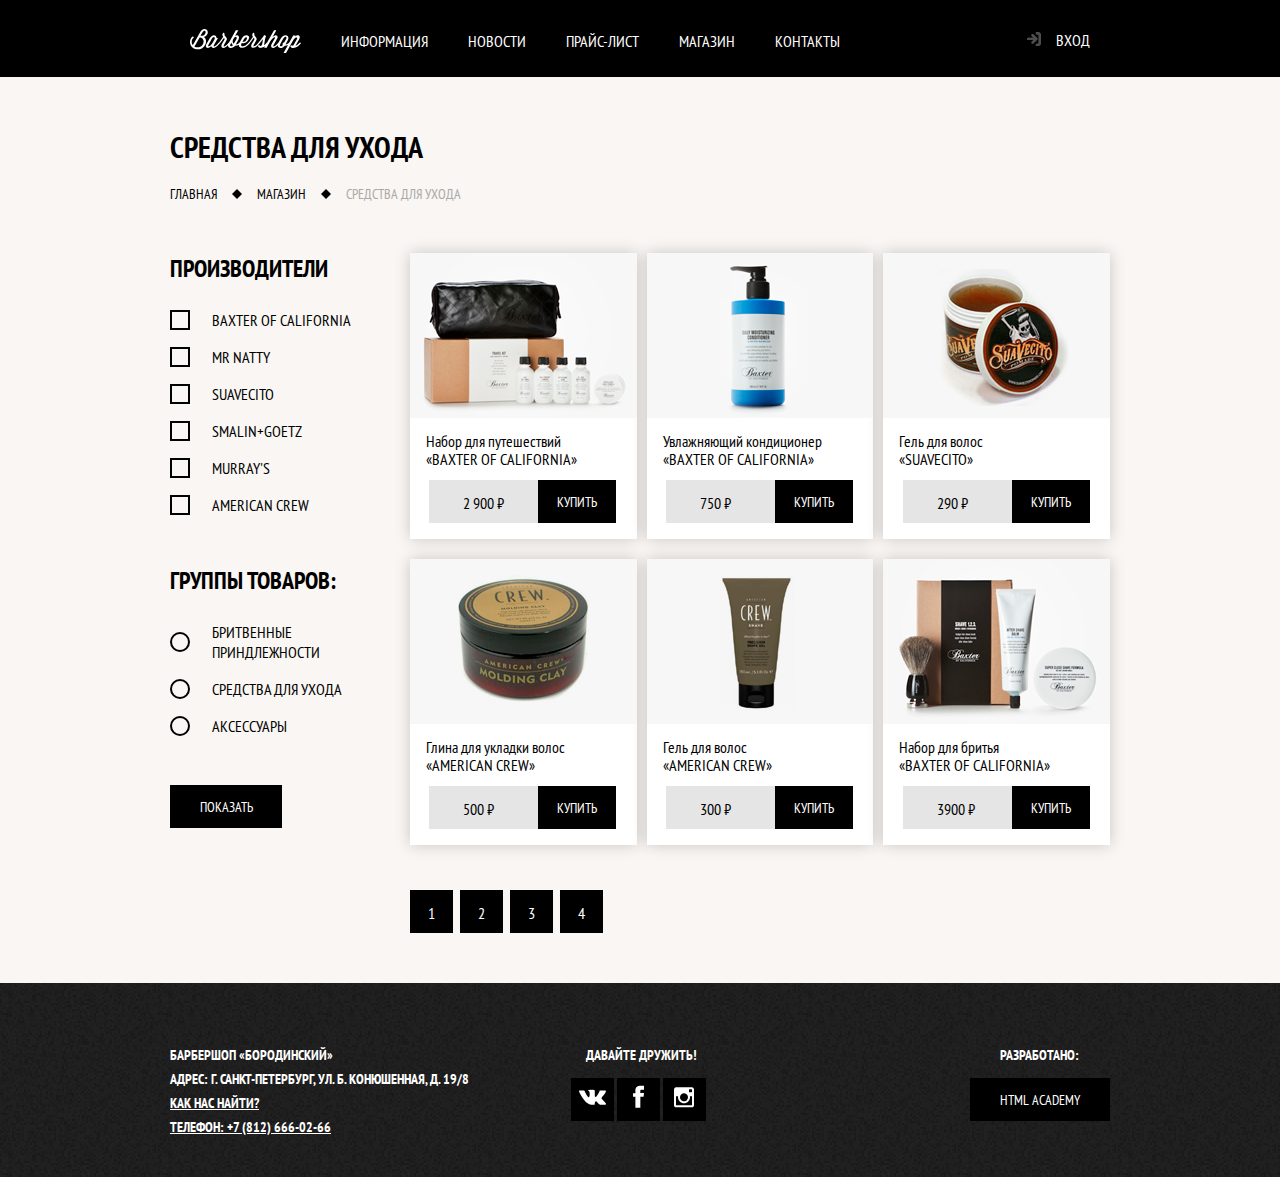
==== commit 586a0f7c: "add styles" ====
--- a/shop.html
+++ b/shop.html
@@ -6,7 +6,7 @@
         <title>Shop</title>
         <link rel="preconnect" href="https://fonts.gstatic.com">
         <link href="https://fonts.googleapis.com/css2?family=PT+Sans+Narrow:wght@700&display=swap" rel="stylesheet">
-        <link rel="stylesheet" href='./styles/main.css'>
+        <link rel="stylesheet" href='./styles/shop/main.css'>
     </head>
     <body>
         <div class='main-container'>
@@ -17,7 +17,7 @@
                             <path d="M13.8724 8.06138C18.8738 6.35294 19.2139 0 14.3225 0C13.4547 0.0915078 12.6248 0.410867 11.9132 0.927092C11.2017 1.44332 10.6326 2.13888 10.2614 2.94629L3.65951 14.6292C3.38833 15.1398 3.07013 15.6228 2.70924 16.0716C1.89094 14.9225 1.55243 13.4881 1.76815 12.0837C1.98387 10.6794 2.73616 9.42023 3.85957 8.58312L3.9896 8.52174L2.98932 7.24297C-2.20216 10.5985 -0.691728 20.2864 7.99074 20.2864C15.2028 20.2864 18.6038 11.2532 13.8724 8.06138ZM7.81069 18.3529C6.57637 18.3842 5.35556 18.0844 4.26968 17.4834C4.72898 16.9236 5.1406 16.3247 5.50003 15.6931L9.63121 8.37852L10.2914 8.45013C16.053 9.68798 13.7624 18.3529 7.81069 18.3529ZM10.4514 6.86445L12.452 3.38619C14.2425 0.225064 16.5332 2.08696 15.3028 4.40921C14.3525 6.30179 12.9922 6.86445 10.4514 6.86445Z" fill="white"/>
                             <path d="M110.02 13.3811L109.85 13.5754C108.66 15.1099 107.117 16.3189 105.358 17.0946C105.759 16.4399 106.069 15.7442 106.359 15.2123L109.069 10.4552C111.36 6.4757 107.649 5.14578 105.148 7.38619L105.648 6.51662H103.218L99.3767 13.3299L99.2066 13.5243C98.7415 14.073 98.1733 14.5205 97.5359 14.8404C96.8984 15.1602 96.2046 15.3458 95.4956 15.3862L97.8163 11.2941C99.3067 8.66496 97.9363 6.17903 95.6156 6.17903C93.7251 6.17903 92.2647 6.95652 90.8443 9.46292L89.6439 11.6113L88.6436 13.3708L88.5136 13.5243C86.7431 15.6726 85.0126 17.3913 83.9323 17.3913C83.3922 17.3913 83.0821 17.0026 83.6522 16.0205L87.1932 9.61637C88.2535 7.70332 87.1932 6.33248 85.8729 6.33248C85.2064 6.40085 84.5602 6.60541 83.9726 6.93403C83.3849 7.26265 82.8678 7.70863 82.4519 8.24552L86.373 1.26854H84.0123L77.0904 13.4118L76.9503 13.5754C76.0723 14.6144 75.0632 15.5295 73.9495 16.2967C74.7297 13.9028 74.5697 10.2404 76.0801 7.0179L74.2296 5.99488C73.2293 7.41688 70.9986 10.7008 68.778 13.3606L68.608 13.555C66.8375 15.6522 65.117 17.3197 64.0267 17.3197C63.4865 17.3197 63.1764 16.9309 63.7466 15.9488L66.2073 11.5499C66.5591 11.042 66.7185 10.4207 66.6559 9.80161C66.5934 9.18251 66.3131 8.60772 65.8672 8.18414L64.5268 6.4757C64.4426 6.37233 64.3791 6.25298 64.3401 6.12448C64.301 5.99599 64.2871 5.86088 64.2992 5.72688C64.3113 5.59289 64.3491 5.46265 64.4105 5.34363C64.4718 5.2246 64.5556 5.11913 64.6568 5.03325L63.3965 3.60102C62.0061 4.8798 61.876 6.30179 62.7563 7.46803L62.9664 7.75448C61.876 9.31969 60.4156 11.4476 58.8152 13.3811L58.6451 13.5754C56.8746 15.6726 54.644 17.3402 52.8835 17.3402C51.3731 17.3913 50.4728 16.3683 51.6031 14.3223L51.8432 13.8926C53.4236 14.5678 56.4045 14.2506 58.245 10.9974L58.5951 10.3734C59.9155 8.05115 58.5951 6.28133 56.5945 6.28133C55.6405 6.29144 54.7075 6.56974 53.8977 7.08578C53.0879 7.60182 52.4325 8.33571 52.0032 9.20716L49.6526 13.4015L49.5025 13.5754C49.0408 14.1282 48.4734 14.5786 47.8352 14.8988C47.197 15.219 46.5015 15.4023 45.7915 15.4373L48.1021 11.3453C48.6358 10.4807 48.9456 9.49141 49.0024 8.47059C49.0172 8.18808 48.977 7.90537 48.8842 7.63885C48.7914 7.37233 48.6478 7.1273 48.4617 6.91796C48.2756 6.70861 48.0508 6.53912 47.8002 6.41931C47.5496 6.29949 47.2782 6.23173 47.0018 6.21995H46.8018C46.2256 6.23257 45.6671 6.42536 45.2013 6.77238L48.3222 1.23785H45.8215L38.9995 13.422L38.8695 13.5754C37.049 15.6726 35.3285 17.3913 34.2382 17.3913C33.698 17.3913 33.388 17.0026 33.9581 16.0205L36.4088 11.6215C36.7792 11.1067 36.9485 10.4692 36.8838 9.83356C36.8191 9.1979 36.5249 8.60978 36.0587 8.18414L34.6783 6.4757C34.5941 6.37233 34.5306 6.25298 34.4916 6.12448C34.4525 5.99599 34.4386 5.86088 34.4507 5.72688C34.4628 5.59289 34.5006 5.46265 34.562 5.34363C34.6233 5.2246 34.7071 5.11913 34.8084 5.03325L33.548 3.60102C32.1576 4.8798 31.9976 6.30179 32.9978 7.46803L33.2079 7.75448C32.1176 9.31969 30.6572 11.4476 29.0567 13.3811L28.8867 13.5754C27.0662 15.6726 25.3457 17.3913 24.2554 17.3913C23.7152 17.3913 23.4051 17.0026 23.9753 16.0205L27.9764 8.96164H26.516C26.5213 8.27152 26.2591 7.60735 25.7866 7.11458C25.3142 6.6218 24.67 6.34058 23.9953 6.33248C23.1113 6.42119 22.2619 6.72946 21.521 7.23047C20.7801 7.73148 20.1701 8.41006 19.7441 9.20716L16.3031 15.3453C15.3028 17.2072 15.993 18.9156 17.9836 18.9156C19.2594 18.7565 20.4515 18.1827 21.3845 17.2788C21.4589 17.7828 21.7238 18.2369 22.1224 18.543C22.5209 18.8492 23.0211 18.983 23.5152 18.9156C25.5157 18.9156 27.8764 16.6957 29.917 14.2813C31.0773 12.8798 31.9175 11.6215 33.9181 8.94118L34.2382 9.35038C34.4051 9.54204 34.5086 9.78277 34.5337 10.0382C34.5589 10.2935 34.5045 10.5505 34.3782 10.7724L31.8075 15.3453C30.8072 17.2072 31.4974 18.9156 33.488 18.9156C34.9184 18.9156 36.4888 17.821 37.9993 16.3376C37.9885 17.0369 38.2485 17.7121 38.7226 18.2161C39.1967 18.7201 39.8463 19.012 40.53 19.0281H40.8301C41.6538 18.9878 42.4576 18.7558 43.1804 18.3498C43.9032 17.9439 44.526 17.3746 45.0013 16.6854C45.1812 16.6957 45.3615 16.6957 45.5414 16.6854C46.6926 16.6152 47.8107 16.2644 48.8023 15.6624C48.6723 17.4731 49.9627 18.8542 52.1333 18.8542C54.9241 18.8542 57.6849 16.6343 59.7154 14.2199C60.8958 12.8184 61.816 11.5601 63.7766 8.83887L64.1067 9.24808C64.2736 9.43974 64.3771 9.68046 64.4022 9.93585C64.4274 10.1912 64.3729 10.4482 64.2467 10.6701L61.646 15.2839C60.6457 17.1458 61.3359 18.8542 63.3265 18.8542C65.317 18.8542 67.6877 16.6343 69.7283 14.2199C71.1187 12.5831 72.349 10.8133 73.2193 9.63683C72.219 12.2455 72.7691 16.9309 70.4385 16.9309C70.1796 16.9059 69.933 16.806 69.7275 16.643C69.5221 16.4799 69.3662 16.2605 69.2782 16.0102L67.7477 16.8286C67.9016 17.43 68.2507 17.96 68.7378 18.3317C69.2249 18.7035 69.821 18.8949 70.4285 18.8747C70.6585 18.8747 70.8886 18.8747 71.1087 18.8747H71.1787C72.5747 18.6333 73.8907 18.0429 75.0098 17.156L74.1695 18.6598H76.6502L80.3913 11.9795C84.1224 7.16113 85.8028 7.75448 84.7325 9.61637L81.5416 15.3453C80.5413 17.1969 81.2415 18.9156 83.2221 18.9156C84.6525 18.9156 86.223 17.821 87.7434 16.3274C87.7434 19.5294 92.0846 20.1535 94.7454 16.7161H95.2855C96.2296 16.6966 97.1594 16.4771 98.0163 16.0716L93.545 24H96.0157L103.358 10.9361C106.019 7.16112 107.769 8.52174 107.129 9.65729L103.418 16.2251C103.333 16.39 103.206 16.5281 103.05 16.6245C102.894 16.7208 102.715 16.7718 102.533 16.7718C102.35 16.7718 102.172 16.7208 102.016 16.6245C101.86 16.5281 101.732 16.39 101.647 16.2251L100.257 16.9003C100.41 17.5043 100.76 18.0367 101.249 18.4089C101.739 18.7812 102.338 18.9708 102.948 18.9463H103.088C106.649 18.8747 108.989 16.6957 111 14.312C110.916 14.0911 110.784 13.8925 110.615 13.7312C110.445 13.5699 110.241 13.4502 110.02 13.3811ZM54.1339 9.85166C55.5543 7.36573 58.055 7.80563 56.5845 10.3836L56.2344 11.0077C55.0541 13.0537 53.4737 13.0537 52.5534 12.6752L54.1339 9.85166ZM22.6649 13.8107C21.1745 16.2046 19.6641 17.3402 18.6638 17.3402C18.1236 17.3402 17.8135 16.9514 18.3837 15.9693L21.8047 9.8312C23.125 7.48849 25.7458 8.09207 24.5454 10.3632L22.6649 13.8107ZM41.1502 17.2379C41.0292 17.2491 40.9073 17.2357 40.7914 17.1985C40.6756 17.1613 40.5681 17.1011 40.4751 17.0212C40.3821 16.9413 40.3055 16.8434 40.2497 16.7331C40.1939 16.6228 40.1599 16.5023 40.1499 16.3785C40.1449 16.3446 40.1449 16.3101 40.1499 16.2762C40.1909 15.8145 40.3383 15.3693 40.58 14.977L41.4502 13.4322C41.5078 13.9603 41.6761 14.4695 41.9437 14.9251C42.2113 15.3806 42.5718 15.7716 43.0007 16.0716C42.8115 16.4081 42.5432 16.6911 42.22 16.8947C41.8969 17.0984 41.5291 17.2163 41.1502 17.2379ZM43.7209 14.8031C43.39 14.5327 43.1268 14.1858 42.9529 13.7909C42.779 13.396 42.6993 12.9645 42.7206 12.532C42.7206 10.7417 44.4211 7.82609 45.8115 7.82609C45.9368 7.83128 46.0598 7.86204 46.1733 7.91658C46.2868 7.97111 46.3884 8.04831 46.4723 8.14363C46.5562 8.23896 46.6206 8.35048 46.6617 8.47163C46.7028 8.59279 46.7198 8.72113 46.7117 8.8491C46.7166 8.87616 46.7166 8.90389 46.7117 8.93095C46.6875 9.46268 46.5252 9.97821 46.2416 10.4246L43.7209 14.8031ZM94.1552 13.5448H94.0152C93.6313 13.5501 93.265 13.7099 92.9954 13.9894C92.7258 14.2689 92.5747 14.6458 92.5748 15.0384C92.5837 15.3375 92.6663 15.6296 92.8148 15.8875C91.6545 17.9335 88.8137 17.5243 90.3141 14.9258L92.1847 11.6215L93.365 9.57545C95.0855 6.578 97.4461 7.76471 95.9657 10.3734L94.1552 13.5448Z" fill="white"/>
                         </svg>
-                        <a class='nav-item'>информация</a>
+                        <a href='./index.html' class='nav-item'>информация</a>
                         <a class='nav-item'>новости</a>
                         <a class='nav-item'>прайс-лист</a>
                         <a class='nav-item nav-item--accent'>магазин</a>
--- a/styles/shop/main.css
+++ b/styles/shop/main.css
@@ -0,0 +1,10 @@
+@import './header.css';
+@import './reset.css';
+@import './buttons.css';
+@import './path.css';
+@import './sidebar.css';
+@import './cards.css';
+@import './bottom-nav.css';
+@import './footer.css';
+@import './media.css';
+@import './modal.css';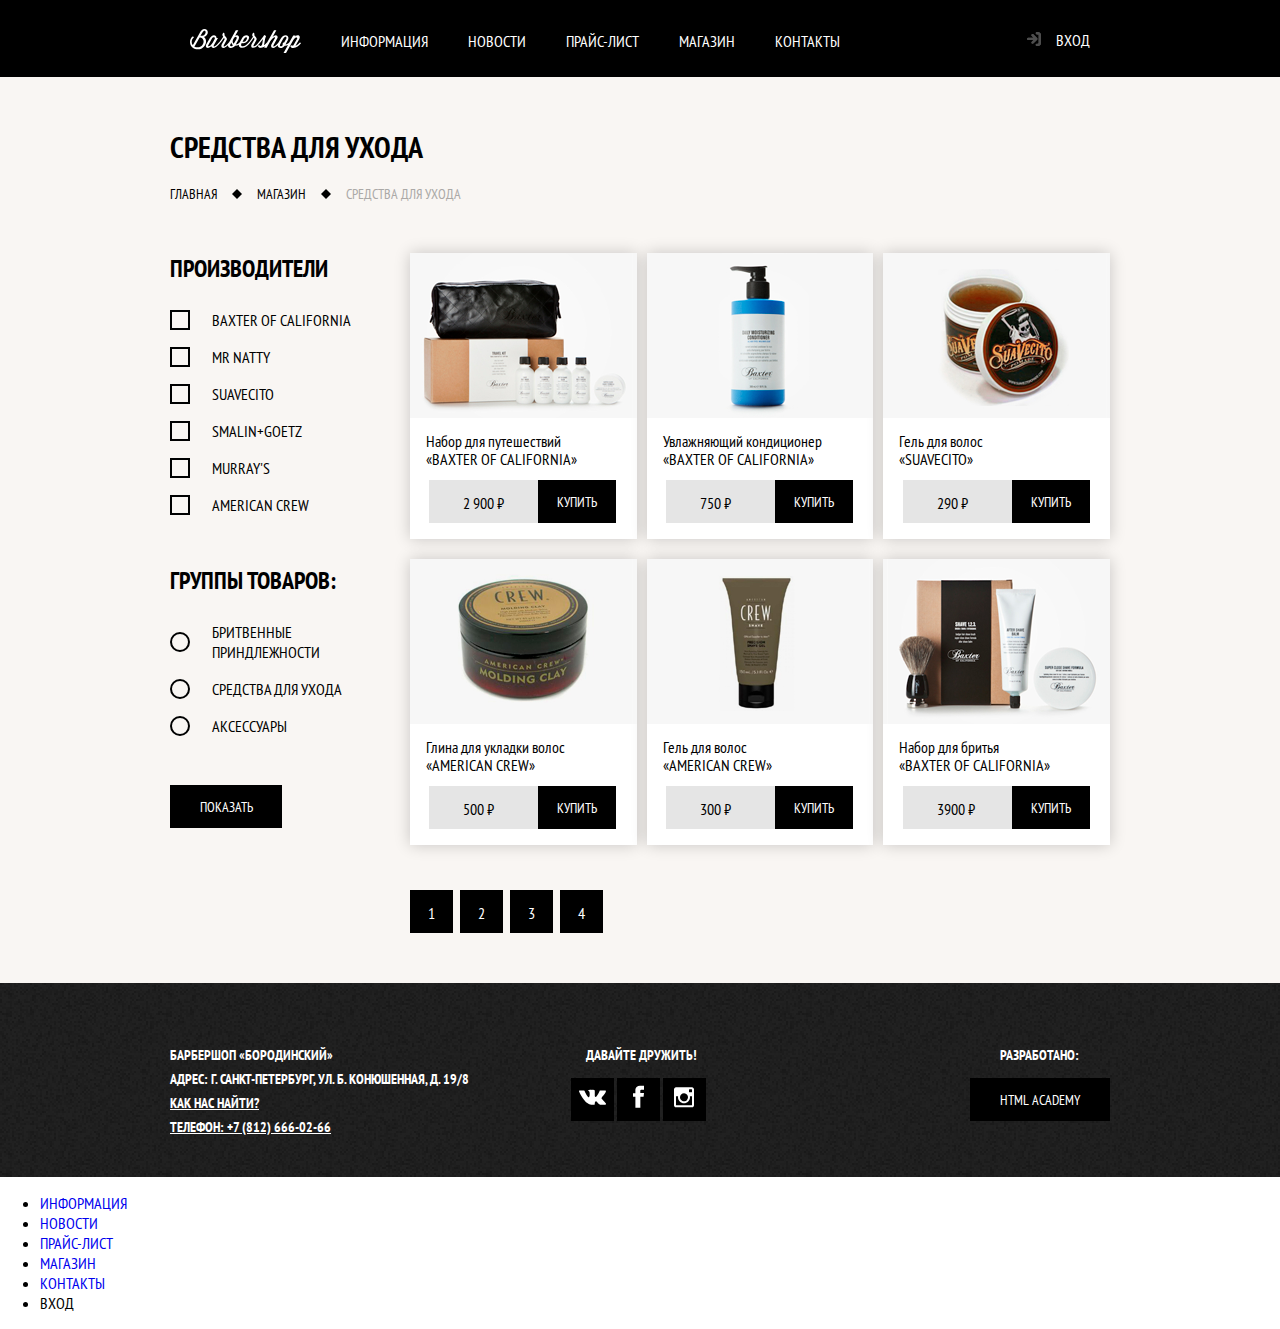
==== commit d2a12d4d: "add new page" ====
--- a/shop.html
+++ b/shop.html
@@ -19,7 +19,7 @@
                         </svg>
                         <a href='./index.html' class='nav-item'>информация</a>
                         <a class='nav-item'>новости</a>
-                        <a class='nav-item'>прайс-лист</a>
+                        <a href='./pricelist.html' class='nav-item'>прайс-лист</a>
                         <a class='nav-item nav-item--accent'>магазин</a>
                         <a class='nav-item'>контакты</a>
                     </nav>
@@ -335,6 +335,19 @@
     
             </div>
         </div>
+        <div class='submodal'>
+            <div class='submodal-window'>
+                <ul class='modal-nav'>
+                    <li class='nav-item--modal'><a href='./index.html' class='modal-nav-link'>информация</a></li>
+                    <li class='nav-item--modal'><a href='./index.html' class='modal-nav-link'>новости</a></li>
+                    <li class='nav-item--modal'><a href='./pricelist.html' class='modal-nav-link'>прайс-лист</a></li>
+                    <li class='nav-item--modal'><a href='./shop.html' class='modal-nav-link'>магазин</a></li>
+                    <li class='nav-item--modal'><a href='./index.html' class='modal-nav-link'>контакты</a></li>
+                    <li class='nav-item--modal modal-nav-link nav-link--enter'>вход</li>
+                </ul>
+    
+            </div>
+        </div>
         <div class='filters-modal'>
             <div class='filters-wrapper'>
                 <div class='filters-window'>
